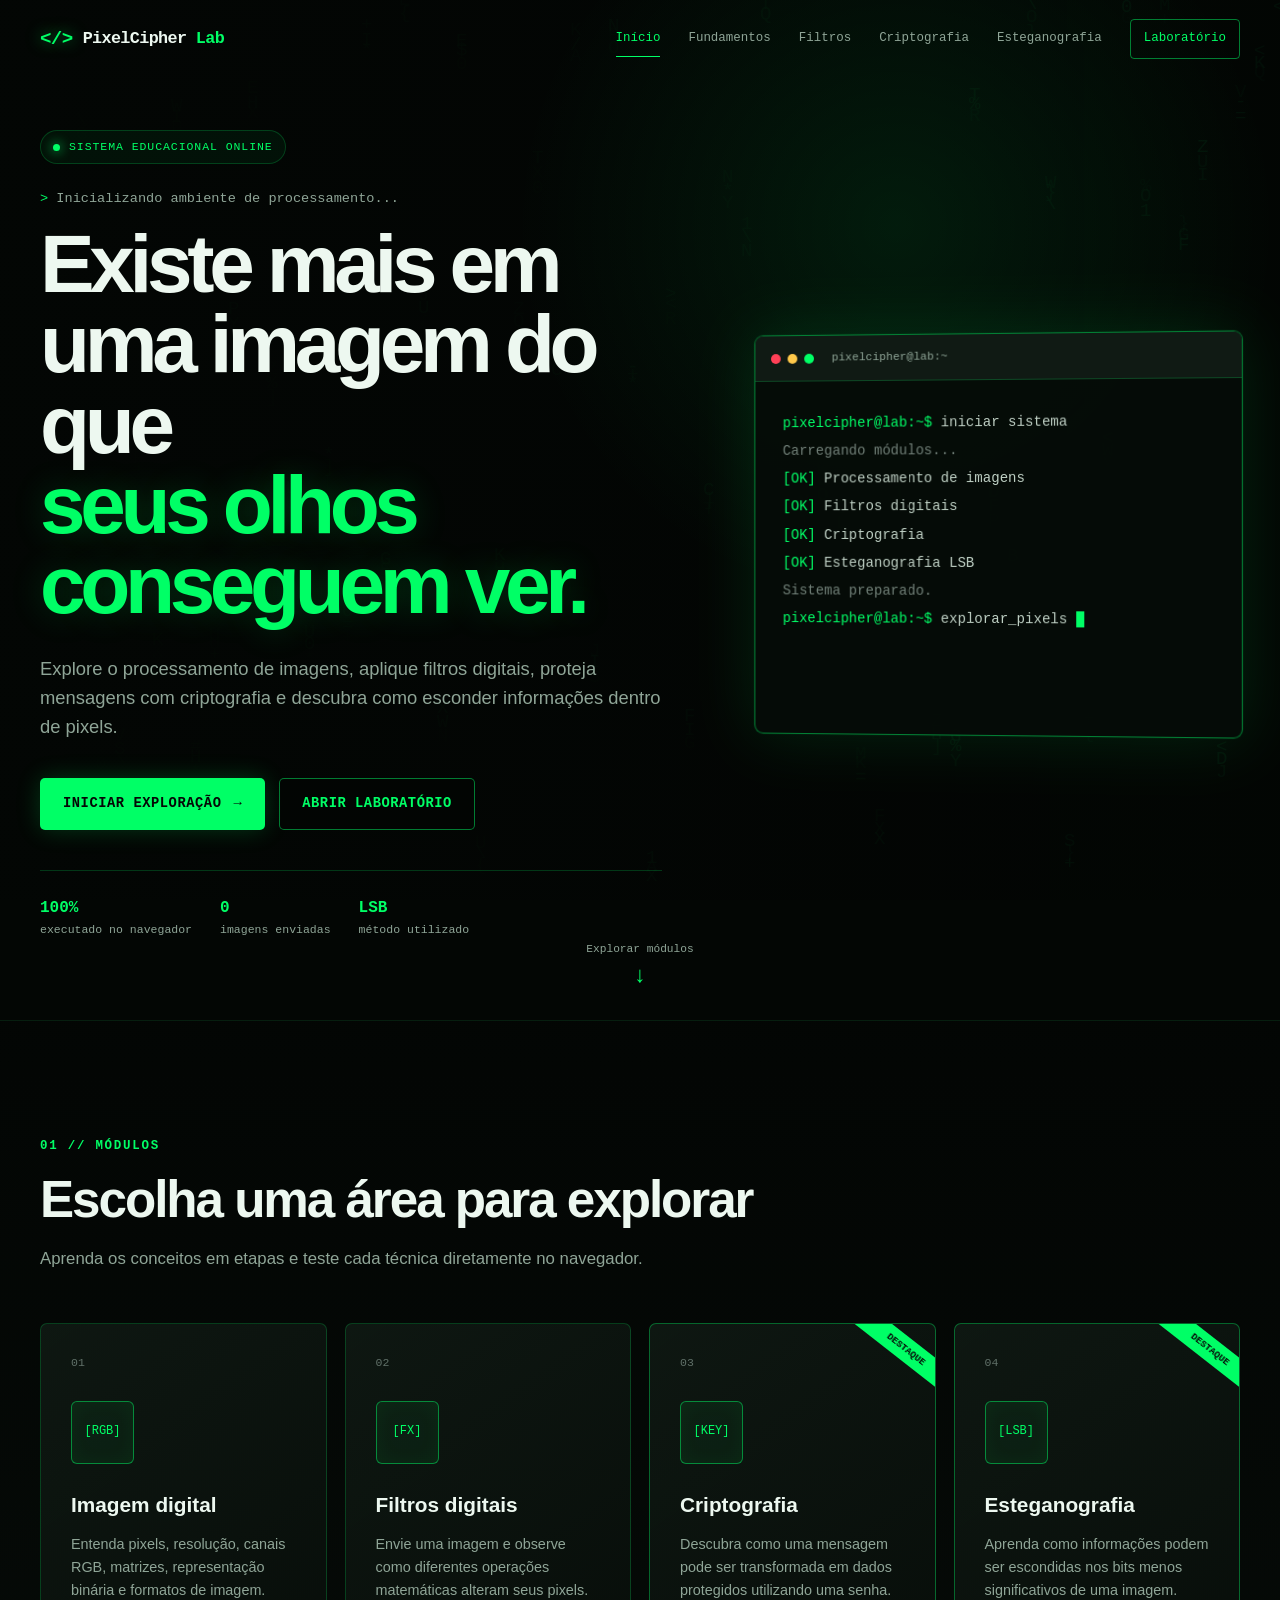
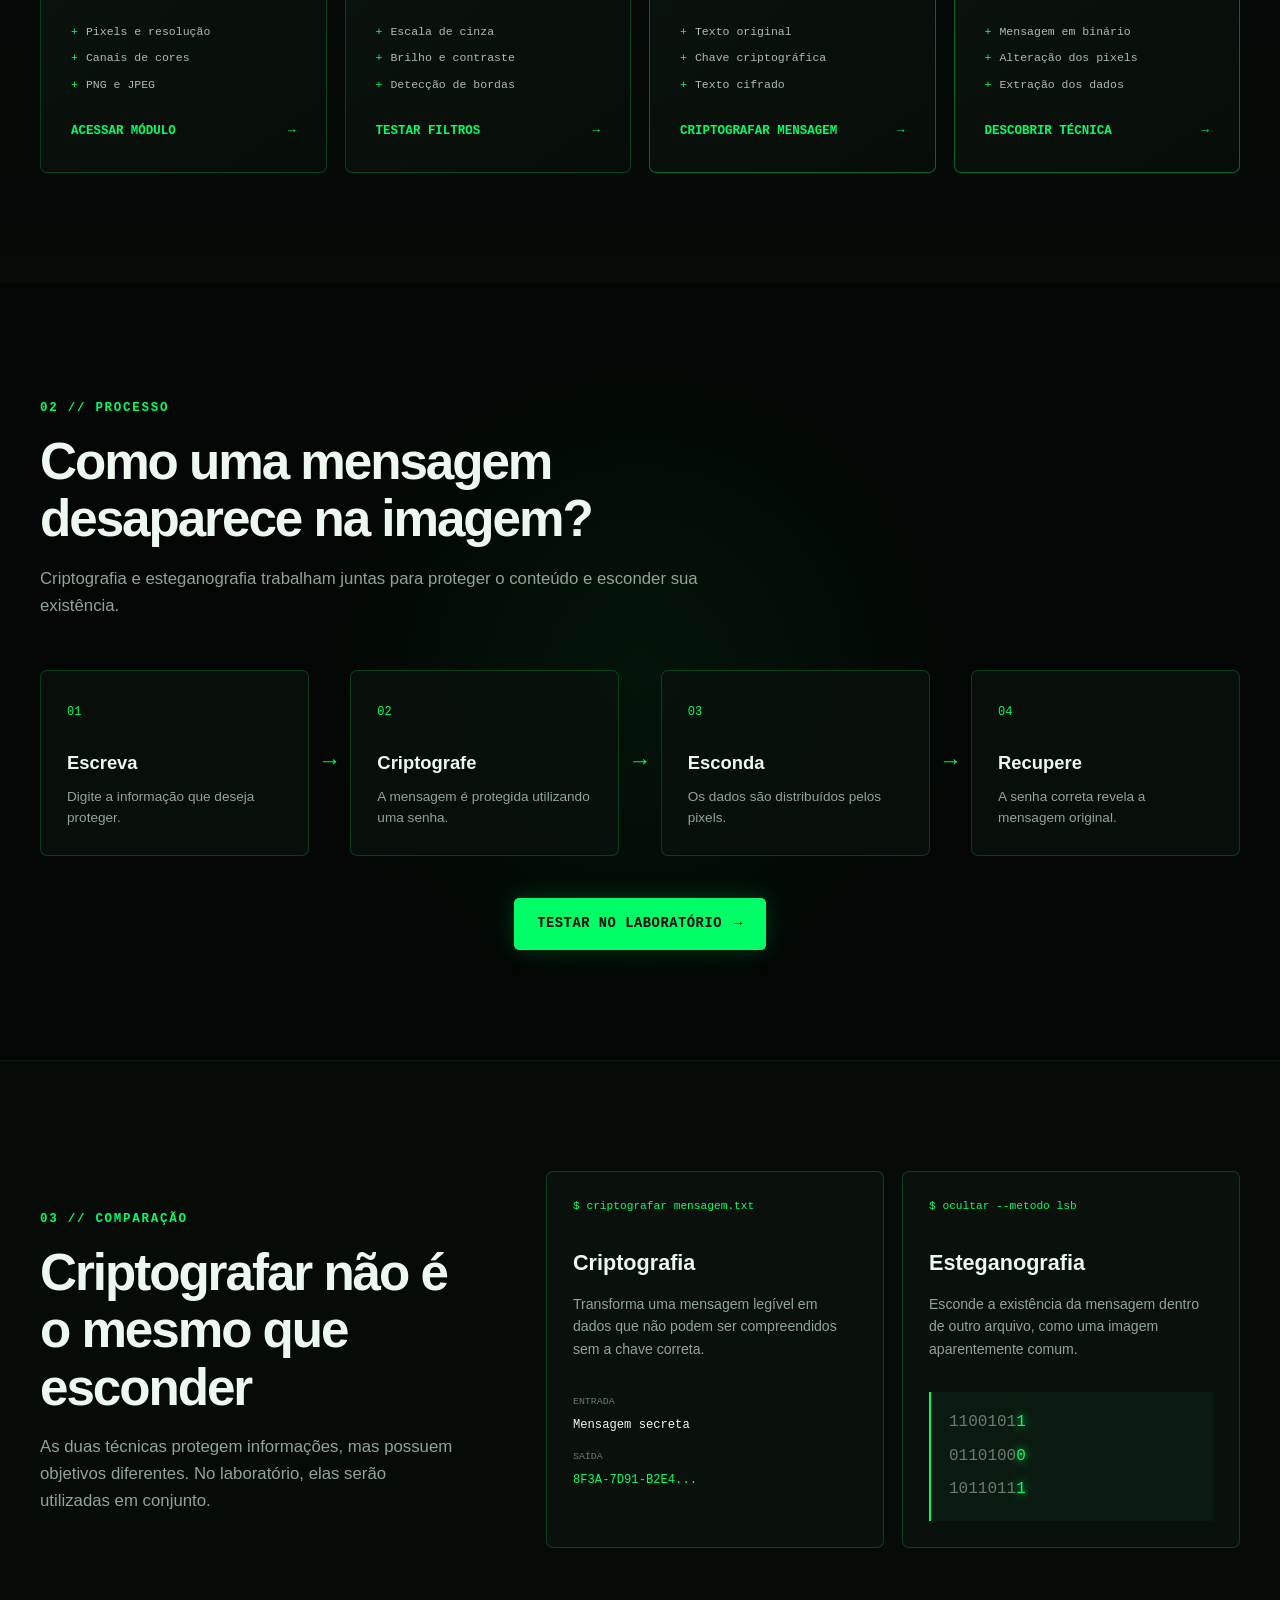
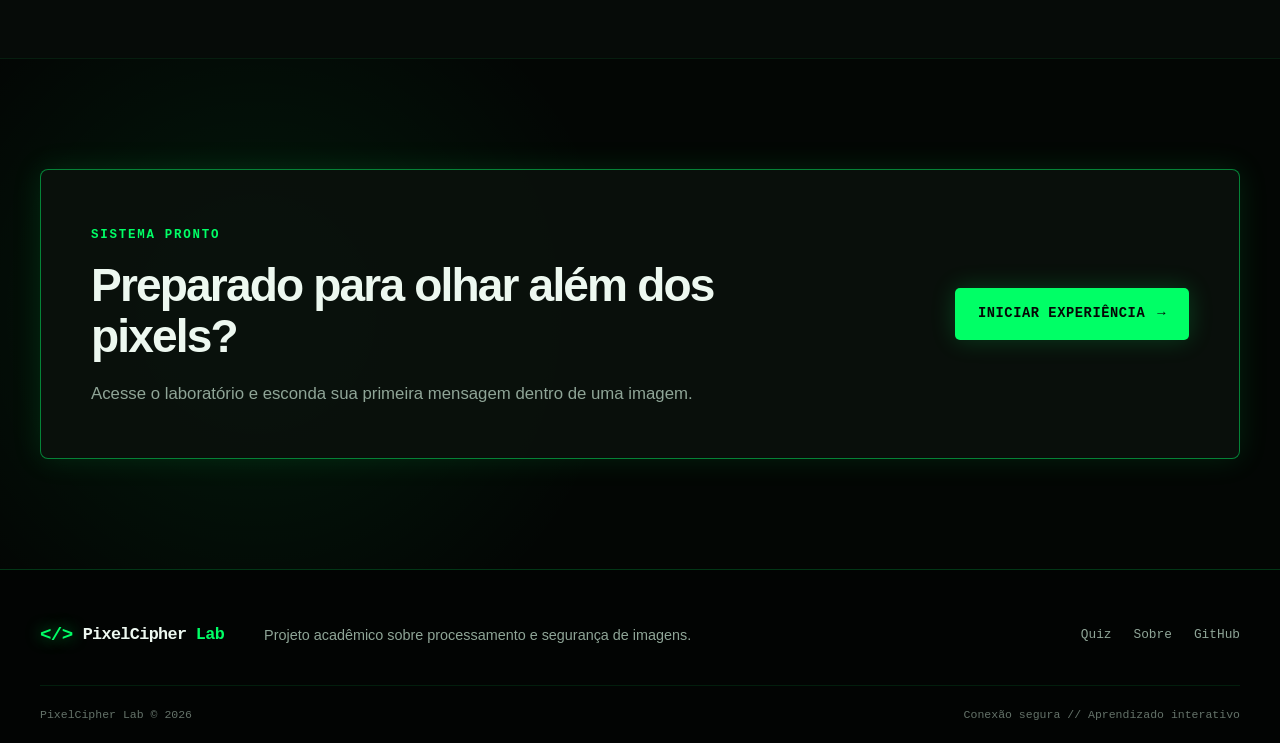
==== index.html @ ea63ccd3 "cria pagina inicial e identidade visual" ====
<!DOCTYPE html>
<html lang="pt-BR">
<head>
    <meta charset="UTF-8">

    <meta
        name="viewport"
        content="width=device-width, initial-scale=1.0"
    >

    <meta
        name="description"
        content="PixelCipher Lab: plataforma educacional interativa sobre filtragem, criptografia e esteganografia em imagens."
    >

    <title>PixelCipher Lab</title>

    <link rel="stylesheet" href="css/global.css">
    <link rel="stylesheet" href="css/home.css">

    <script src="js/main.js" defer></script>
    <script src="js/matrix-background.js" defer></script>
</head>

<body>
    <!-- Fundo animado -->
    <canvas id="matrix-background" aria-hidden="true"></canvas>

    <div class="page-overlay"></div>

    <!-- Cabeçalho -->
    <header class="header">
        <div class="container header-content">
            <a href="index.html" class="logo">
                <span class="logo-symbol">&lt;/&gt;</span>

                <span class="logo-text">
                    PixelCipher
                    <strong>Lab</strong>
                </span>
            </a>

            <button
                class="menu-button"
                id="menu-button"
                type="button"
                aria-label="Abrir menu"
                aria-expanded="false"
                aria-controls="navigation"
            >
                <span></span>
                <span></span>
                <span></span>
            </button>

            <nav class="navigation" id="navigation">
                <a href="index.html" class="nav-link active">
                    Início
                </a>

                <a href="pages/fundamentos.html" class="nav-link">
                    Fundamentos
                </a>

                <a href="pages/filtros.html" class="nav-link">
                    Filtros
                </a>

                <a href="pages/criptografia.html" class="nav-link">
                    Criptografia
                </a>

                <a href="pages/esteganografia.html" class="nav-link">
                    Esteganografia
                </a>

                <a href="pages/laboratorio.html" class="nav-link nav-highlight">
                    Laboratório
                </a>
            </nav>
        </div>
    </header>

    <main>
        <!-- Seção principal -->
        <section class="hero">
            <div class="container hero-content">
                <div class="hero-text">
                    <div class="system-status">
                        <span class="status-dot"></span>
                        SISTEMA EDUCACIONAL ONLINE
                    </div>

                    <p class="terminal-line">
                        <span class="terminal-symbol">&gt;</span>
                        Inicializando ambiente de processamento...
                    </p>

                    <h1>
                        Existe mais em uma imagem do que
                        <span>seus olhos conseguem ver.</span>
                    </h1>

                    <p class="hero-description">
                        Explore o processamento de imagens, aplique filtros
                        digitais, proteja mensagens com criptografia e descubra
                        como esconder informações dentro de pixels.
                    </p>

                    <div class="hero-actions">
                        <a
                            href="pages/fundamentos.html"
                            class="button button-primary"
                        >
                            <span>Iniciar exploração</span>
                            <span aria-hidden="true">→</span>
                        </a>

                        <a
                            href="pages/laboratorio.html"
                            class="button button-secondary"
                        >
                            Abrir laboratório
                        </a>
                    </div>

                    <div class="hero-information">
                        <span>
                            <strong>100%</strong>
                            executado no navegador
                        </span>

                        <span>
                            <strong>0</strong>
                            imagens enviadas
                        </span>

                        <span>
                            <strong>LSB</strong>
                            método utilizado
                        </span>
                    </div>
                </div>

                <!-- Terminal visual -->
                <div class="terminal-card">
                    <div class="terminal-header">
                        <div class="terminal-controls" aria-hidden="true">
                            <span class="control red"></span>
                            <span class="control yellow"></span>
                            <span class="control green"></span>
                        </div>

                        <span>pixelcipher@lab:~</span>
                    </div>

                    <div class="terminal-body">
                        <p>
                            <span class="prompt">pixelcipher@lab:~$</span>
                            iniciar sistema
                        </p>

                        <p class="terminal-message">
                            Carregando módulos...
                        </p>

                        <p>
                            <span class="success">[OK]</span>
                            Processamento de imagens
                        </p>

                        <p>
                            <span class="success">[OK]</span>
                            Filtros digitais
                        </p>

                        <p>
                            <span class="success">[OK]</span>
                            Criptografia
                        </p>

                        <p>
                            <span class="success">[OK]</span>
                            Esteganografia LSB
                        </p>

                        <p class="terminal-message">
                            Sistema preparado.
                        </p>

                        <p>
                            <span class="prompt">pixelcipher@lab:~$</span>
                            <span id="terminal-command"></span>
                            <span class="terminal-cursor"></span>
                        </p>
                    </div>
                </div>
            </div>

            <a href="#modulos" class="scroll-indicator">
                <span>Explorar módulos</span>
                <span class="scroll-arrow">↓</span>
            </a>
        </section>

        <!-- Módulos -->
        <section class="section modules-section" id="modulos">
            <div class="container">
                <div class="section-heading">
                    <span class="section-code">01 // MÓDULOS</span>

                    <h2>Escolha uma área para explorar</h2>

                    <p>
                        Aprenda os conceitos em etapas e teste cada técnica
                        diretamente no navegador.
                    </p>
                </div>

                <div class="modules-grid">
                    <article class="module-card">
                        <span class="module-number">01</span>

                        <div class="module-icon">
                            <span>[RGB]</span>
                        </div>

                        <h3>Imagem digital</h3>

                        <p>
                            Entenda pixels, resolução, canais RGB, matrizes,
                            representação binária e formatos de imagem.
                        </p>

                        <ul class="module-topics">
                            <li>Pixels e resolução</li>
                            <li>Canais de cores</li>
                            <li>PNG e JPEG</li>
                        </ul>

                        <a href="pages/fundamentos.html" class="module-link">
                            Acessar módulo
                            <span>→</span>
                        </a>
                    </article>

                    <article class="module-card">
                        <span class="module-number">02</span>

                        <div class="module-icon">
                            <span>[FX]</span>
                        </div>

                        <h3>Filtros digitais</h3>

                        <p>
                            Envie uma imagem e observe como diferentes
                            operações matemáticas alteram seus pixels.
                        </p>

                        <ul class="module-topics">
                            <li>Escala de cinza</li>
                            <li>Brilho e contraste</li>
                            <li>Detecção de bordas</li>
                        </ul>

                        <a href="pages/filtros.html" class="module-link">
                            Testar filtros
                            <span>→</span>
                        </a>
                    </article>

                    <article class="module-card featured">
                        <div class="featured-label">DESTAQUE</div>

                        <span class="module-number">03</span>

                        <div class="module-icon">
                            <span>[KEY]</span>
                        </div>

                        <h3>Criptografia</h3>

                        <p>
                            Descubra como uma mensagem pode ser transformada
                            em dados protegidos utilizando uma senha.
                        </p>

                        <ul class="module-topics">
                            <li>Texto original</li>
                            <li>Chave criptográfica</li>
                            <li>Texto cifrado</li>
                        </ul>

                        <a href="pages/criptografia.html" class="module-link">
                            Criptografar mensagem
                            <span>→</span>
                        </a>
                    </article>

                    <article class="module-card featured">
                        <div class="featured-label">DESTAQUE</div>

                        <span class="module-number">04</span>

                        <div class="module-icon">
                            <span>[LSB]</span>
                        </div>

                        <h3>Esteganografia</h3>

                        <p>
                            Aprenda como informações podem ser escondidas nos
                            bits menos significativos de uma imagem.
                        </p>

                        <ul class="module-topics">
                            <li>Mensagem em binário</li>
                            <li>Alteração dos pixels</li>
                            <li>Extração dos dados</li>
                        </ul>

                        <a href="pages/esteganografia.html" class="module-link">
                            Descobrir técnica
                            <span>→</span>
                        </a>
                    </article>
                </div>
            </div>
        </section>

        <!-- Processo -->
        <section class="section process-section">
            <div class="container">
                <div class="section-heading">
                    <span class="section-code">02 // PROCESSO</span>

                    <h2>Como uma mensagem desaparece na imagem?</h2>

                    <p>
                        Criptografia e esteganografia trabalham juntas para
                        proteger o conteúdo e esconder sua existência.
                    </p>
                </div>

                <div class="process-grid">
                    <article class="process-step">
                        <span class="step-number">01</span>

                        <div>
                            <h3>Escreva</h3>
                            <p>Digite a informação que deseja proteger.</p>
                        </div>
                    </article>

                    <span class="process-arrow" aria-hidden="true">→</span>

                    <article class="process-step">
                        <span class="step-number">02</span>

                        <div>
                            <h3>Criptografe</h3>
                            <p>A mensagem é protegida utilizando uma senha.</p>
                        </div>
                    </article>

                    <span class="process-arrow" aria-hidden="true">→</span>

                    <article class="process-step">
                        <span class="step-number">03</span>

                        <div>
                            <h3>Esconda</h3>
                            <p>Os dados são distribuídos pelos pixels.</p>
                        </div>
                    </article>

                    <span class="process-arrow" aria-hidden="true">→</span>

                    <article class="process-step">
                        <span class="step-number">04</span>

                        <div>
                            <h3>Recupere</h3>
                            <p>A senha correta revela a mensagem original.</p>
                        </div>
                    </article>
                </div>

                <div class="process-action">
                    <a
                        href="pages/laboratorio.html"
                        class="button button-primary"
                    >
                        Testar no laboratório
                        <span>→</span>
                    </a>
                </div>
            </div>
        </section>

        <!-- Comparação -->
        <section class="section comparison-section">
            <div class="container comparison-content">
                <div class="comparison-text">
                    <span class="section-code">03 // COMPARAÇÃO</span>

                    <h2>Criptografar não é o mesmo que esconder</h2>

                    <p>
                        As duas técnicas protegem informações, mas possuem
                        objetivos diferentes. No laboratório, elas serão
                        utilizadas em conjunto.
                    </p>
                </div>

                <div class="comparison-cards">
                    <article class="comparison-card">
                        <span class="comparison-command">
                            $ criptografar mensagem.txt
                        </span>

                        <h3>Criptografia</h3>

                        <p>
                            Transforma uma mensagem legível em dados que não
                            podem ser compreendidos sem a chave correta.
                        </p>

                        <div class="data-example">
                            <span>ENTRADA</span>
                            <code>Mensagem secreta</code>

                            <span>SAÍDA</span>
                            <code class="encrypted">
                                8F3A-7D91-B2E4...
                            </code>
                        </div>
                    </article>

                    <article class="comparison-card">
                        <span class="comparison-command">
                            $ ocultar --metodo lsb
                        </span>

                        <h3>Esteganografia</h3>

                        <p>
                            Esconde a existência da mensagem dentro de outro
                            arquivo, como uma imagem aparentemente comum.
                        </p>

                        <div class="binary-example" aria-label="Exemplo binário">
                            <span>1100101<span>1</span></span>
                            <span>0110100<span>0</span></span>
                            <span>1011011<span>1</span></span>
                        </div>
                    </article>
                </div>
            </div>
        </section>

        <!-- Chamada final -->
        <section class="section final-section">
            <div class="container final-card">
                <div>
                    <span class="section-code">SISTEMA PRONTO</span>

                    <h2>Preparado para olhar além dos pixels?</h2>

                    <p>
                        Acesse o laboratório e esconda sua primeira mensagem
                        dentro de uma imagem.
                    </p>
                </div>

                <a
                    href="pages/laboratorio.html"
                    class="button button-primary"
                >
                    Iniciar experiência
                    <span>→</span>
                </a>
            </div>
        </section>
    </main>

    <!-- Rodapé -->
    <footer class="footer">
        <div class="container footer-content">
            <a href="index.html" class="logo footer-logo">
                <span class="logo-symbol">&lt;/&gt;</span>

                <span class="logo-text">
                    PixelCipher
                    <strong>Lab</strong>
                </span>
            </a>

            <p>
                Projeto acadêmico sobre processamento e segurança de imagens.
            </p>

            <nav class="footer-navigation">
                <a href="pages/quiz.html">Quiz</a>
                <a href="pages/sobre.html">Sobre</a>
                <a href="https://github.com/" target="_blank" rel="noopener">
                    GitHub
                </a>
            </nav>
        </div>

        <div class="container footer-bottom">
            <span>PixelCipher Lab © <span id="current-year"></span></span>
            <span>Conexão segura // Aprendizado interativo</span>
        </div>
    </footer>
</body>
</html>
---- css/global.css ----
/* ================================
   PIXELCIPHER LAB — ESTILOS GLOBAIS
================================ */

:root {
    --background: #030604;
    --background-soft: #060b08;
    --surface: #0a110d;
    --surface-light: #101a14;

    --primary: #00ff66;
    --primary-light: #75ffad;
    --primary-dark: #00b849;

    --text: #edf8f0;
    --text-muted: #8fa597;
    --text-dark: #050806;

    --border: rgba(0, 255, 102, 0.2);
    --border-strong: rgba(0, 255, 102, 0.48);

    --danger: #ff4057;
    --warning: #ffc94a;

    --shadow-green: 0 0 30px rgba(0, 255, 102, 0.12);
    --container: 1200px;

    --font-text:
        Inter, Arial, Helvetica, sans-serif;

    --font-code:
        "Cascadia Code", "Fira Code", Consolas, monospace;
}

* {
    margin: 0;
    padding: 0;
    box-sizing: border-box;
}

html {
    scroll-behavior: smooth;
}

body {
    min-height: 100vh;
    overflow-x: hidden;
    color: var(--text);
    background: var(--background);
    font-family: var(--font-text);
    line-height: 1.6;
}

body.menu-open {
    overflow: hidden;
}

a {
    color: inherit;
    text-decoration: none;
}

button,
input,
textarea,
select {
    font: inherit;
}

button,
a {
    -webkit-tap-highlight-color: transparent;
}

img,
canvas {
    max-width: 100%;
}

ul {
    list-style: none;
}

::selection {
    color: var(--text-dark);
    background: var(--primary);
}

.container {
    width: min(100% - 40px, var(--container));
    margin-inline: auto;
}

.section {
    position: relative;
    padding: 110px 0;
}

.section-heading {
    max-width: 720px;
    margin-bottom: 50px;
}

.section-heading h2,
.comparison-text h2,
.final-card h2 {
    margin: 14px 0 18px;
    font-size: clamp(2rem, 4vw, 3.4rem);
    line-height: 1.12;
    letter-spacing: -0.04em;
}

.section-heading p,
.comparison-text p,
.final-card p {
    color: var(--text-muted);
    font-size: 1.05rem;
}

.section-code {
    color: var(--primary);
    font-family: var(--font-code);
    font-size: 0.78rem;
    font-weight: 700;
    letter-spacing: 0.14em;
}

.button {
    min-height: 52px;
    padding: 13px 22px;
    display: inline-flex;
    align-items: center;
    justify-content: center;
    gap: 12px;
    border: 1px solid transparent;
    border-radius: 5px;
    font-family: var(--font-code);
    font-size: 0.86rem;
    font-weight: 700;
    letter-spacing: 0.04em;
    text-transform: uppercase;
    transition:
        transform 180ms ease,
        background 180ms ease,
        border-color 180ms ease,
        box-shadow 180ms ease;
}

.button:hover {
    transform: translateY(-2px);
}

.button-primary {
    color: var(--text-dark);
    background: var(--primary);
    box-shadow: 0 0 24px rgba(0, 255, 102, 0.2);
}

.button-primary:hover {
    background: var(--primary-light);
    box-shadow: 0 0 35px rgba(0, 255, 102, 0.35);
}

.button-secondary {
    color: var(--primary);
    border-color: var(--border-strong);
    background: rgba(3, 6, 4, 0.72);
}

.button-secondary:hover {
    border-color: var(--primary);
    background: rgba(0, 255, 102, 0.08);
}

/* Cabeçalho */

.header {
    position: fixed;
    z-index: 100;
    top: 0;
    left: 0;
    width: 100%;
    border-bottom: 1px solid transparent;
    transition:
        background 200ms ease,
        border-color 200ms ease,
        backdrop-filter 200ms ease;
}

.header.scrolled {
    border-color: var(--border);
    background: rgba(3, 6, 4, 0.88);
    backdrop-filter: blur(18px);
}

.header-content {
    min-height: 78px;
    display: flex;
    align-items: center;
    justify-content: space-between;
}

.logo {
    display: inline-flex;
    align-items: center;
    gap: 10px;
    font-family: var(--font-code);
    font-weight: 700;
    letter-spacing: -0.04em;
}

.logo-symbol {
    color: var(--primary);
    font-size: 1.2rem;
    text-shadow: 0 0 15px rgba(0, 255, 102, 0.65);
}

.logo-text {
    font-size: 1.05rem;
}

.logo-text strong {
    color: var(--primary);
}

.navigation {
    display: flex;
    align-items: center;
    gap: 28px;
}

.nav-link {
    position: relative;
    color: var(--text-muted);
    font-family: var(--font-code);
    font-size: 0.78rem;
    transition: color 180ms ease;
}

.nav-link::after {
    content: "";
    position: absolute;
    right: 0;
    bottom: -8px;
    left: 0;
    height: 1px;
    background: var(--primary);
    transform: scaleX(0);
    transition: transform 180ms ease;
}

.nav-link:hover,
.nav-link.active {
    color: var(--primary);
}

.nav-link:hover::after,
.nav-link.active::after {
    transform: scaleX(1);
}

.nav-highlight {
    padding: 9px 13px;
    color: var(--primary);
    border: 1px solid var(--border-strong);
    border-radius: 4px;
}

.nav-highlight::after {
    display: none;
}

.nav-highlight:hover {
    background: rgba(0, 255, 102, 0.08);
}

.menu-button {
    width: 44px;
    height: 44px;
    padding: 10px;
    display: none;
    flex-direction: column;
    justify-content: center;
    gap: 5px;
    border: 1px solid var(--border);
    border-radius: 4px;
    background: var(--surface);
    cursor: pointer;
}

.menu-button span {
    width: 100%;
    height: 2px;
    background: var(--primary);
    transition:
        transform 180ms ease,
        opacity 180ms ease;
}

/* Rodapé */

.footer {
    position: relative;
    border-top: 1px solid var(--border);
    background: #020403;
}

.footer-content {
    padding: 50px 0 34px;
    display: grid;
    grid-template-columns: auto 1fr auto;
    align-items: center;
    gap: 40px;
}

.footer-content p {
    color: var(--text-muted);
    font-size: 0.9rem;
}

.footer-navigation {
    display: flex;
    gap: 22px;
}

.footer-navigation a {
    color: var(--text-muted);
    font-family: var(--font-code);
    font-size: 0.8rem;
    transition: color 180ms ease;
}

.footer-navigation a:hover {
    color: var(--primary);
}

.footer-bottom {
    padding: 20px 0;
    display: flex;
    justify-content: space-between;
    gap: 20px;
    color: #647269;
    border-top: 1px solid rgba(0, 255, 102, 0.1);
    font-family: var(--font-code);
    font-size: 0.72rem;
}

/* Responsividade global */

@media (max-width: 960px) {
    .navigation {
        position: fixed;
        top: 78px;
        right: 0;
        bottom: 0;
        width: min(82%, 360px);
        padding: 35px;
        flex-direction: column;
        align-items: stretch;
        gap: 8px;
        border-left: 1px solid var(--border);
        background: rgba(3, 6, 4, 0.98);
        transform: translateX(105%);
        transition: transform 220ms ease;
    }

    .navigation.open {
        transform: translateX(0);
    }

    .nav-link {
        padding: 14px;
        border-bottom: 1px solid rgba(0, 255, 102, 0.1);
    }

    .nav-link::after {
        display: none;
    }

    .nav-highlight {
        margin-top: 12px;
        text-align: center;
        border: 1px solid var(--border-strong);
    }

    .menu-button {
        display: flex;
    }

    .menu-button.active span:nth-child(1) {
        transform: translateY(7px) rotate(45deg);
    }

    .menu-button.active span:nth-child(2) {
        opacity: 0;
    }

    .menu-button.active span:nth-child(3) {
        transform: translateY(-7px) rotate(-45deg);
    }

    .footer-content {
        grid-template-columns: 1fr;
        gap: 22px;
    }
}

@media (max-width: 640px) {
    .container {
        width: min(100% - 28px, var(--container));
    }

    .section {
        padding: 80px 0;
    }

    .footer-navigation {
        flex-wrap: wrap;
    }

    .footer-bottom {
        flex-direction: column;
    }
}

@media (prefers-reduced-motion: reduce) {
    html {
        scroll-behavior: auto;
    }

    *,
    *::before,
    *::after {
        animation-duration: 0.01ms !important;
        animation-iteration-count: 1 !important;
        transition-duration: 0.01ms !important;
    }
}
---- css/home.css ----
/* ==========================
   PÁGINA INICIAL
========================== */

#matrix-background {
    position: fixed;
    z-index: -3;
    inset: 0;
    width: 100%;
    height: 100%;
    opacity: 0.32;
}

.page-overlay {
    position: fixed;
    z-index: -2;
    inset: 0;
    pointer-events: none;
    background:
        radial-gradient(
            circle at 70% 25%,
            rgba(0, 255, 102, 0.09),
            transparent 34%
        ),
        linear-gradient(
            90deg,
            rgba(3, 6, 4, 0.98) 0%,
            rgba(3, 6, 4, 0.9) 48%,
            rgba(3, 6, 4, 0.75) 100%
        );
}

/* Hero */

.hero {
    position: relative;
    min-height: 100vh;
    padding: 130px 0 80px;
    display: flex;
    align-items: center;
}

.hero-content {
    display: grid;
    grid-template-columns: minmax(0, 1.12fr) minmax(350px, 0.88fr);
    align-items: center;
    gap: clamp(45px, 7vw, 100px);
}

.system-status {
    width: fit-content;
    margin-bottom: 24px;
    padding: 7px 12px;
    display: flex;
    align-items: center;
    gap: 9px;
    color: var(--primary);
    border: 1px solid var(--border);
    border-radius: 100px;
    background: rgba(0, 255, 102, 0.05);
    font-family: var(--font-code);
    font-size: 0.72rem;
    letter-spacing: 0.08em;
}

.status-dot {
    width: 7px;
    height: 7px;
    border-radius: 50%;
    background: var(--primary);
    box-shadow: 0 0 12px var(--primary);
    animation: status-pulse 1.8s infinite;
}

.terminal-line {
    margin-bottom: 14px;
    color: var(--text-muted);
    font-family: var(--font-code);
    font-size: 0.85rem;
}

.terminal-symbol {
    color: var(--primary);
}

.hero h1 {
    max-width: 770px;
    font-size: clamp(3rem, 6.4vw, 6.4rem);
    line-height: 0.98;
    letter-spacing: -0.065em;
}

.hero h1 span {
    display: block;
    color: var(--primary);
    text-shadow: 0 0 35px rgba(0, 255, 102, 0.2);
}

.hero-description {
    max-width: 680px;
    margin-top: 28px;
    color: var(--text-muted);
    font-size: clamp(1rem, 1.5vw, 1.15rem);
}

.hero-actions {
    margin-top: 36px;
    display: flex;
    flex-wrap: wrap;
    gap: 14px;
}

.hero-information {
    margin-top: 40px;
    padding-top: 25px;
    display: flex;
    flex-wrap: wrap;
    gap: 28px;
    border-top: 1px solid var(--border);
}

.hero-information span {
    display: flex;
    flex-direction: column;
    color: var(--text-muted);
    font-family: var(--font-code);
    font-size: 0.72rem;
}

.hero-information strong {
    color: var(--primary);
    font-size: 1rem;
}

/* Terminal */

.terminal-card {
    overflow: hidden;
    border: 1px solid var(--border-strong);
    border-radius: 9px;
    background: rgba(5, 11, 7, 0.92);
    box-shadow:
        0 0 0 1px rgba(0, 255, 102, 0.04),
        0 0 65px rgba(0, 255, 102, 0.12);
    transform: perspective(1000px) rotateY(-3deg);
}

.terminal-header {
    min-height: 46px;
    padding: 0 16px;
    display: flex;
    align-items: center;
    gap: 18px;
    color: var(--text-muted);
    border-bottom: 1px solid var(--border);
    background: var(--surface-light);
    font-family: var(--font-code);
    font-size: 0.72rem;
}

.terminal-controls {
    display: flex;
    gap: 7px;
}

.control {
    width: 10px;
    height: 10px;
    border-radius: 50%;
}

.control.red {
    background: var(--danger);
}

.control.yellow {
    background: var(--warning);
}

.control.green {
    background: var(--primary);
}

.terminal-body {
    min-height: 355px;
    padding: 28px;
    color: #bfd0c4;
    font-family: var(--font-code);
    font-size: clamp(0.75rem, 1.3vw, 0.88rem);
    line-height: 2;
}

.prompt,
.success {
    color: var(--primary);
}

.terminal-message {
    color: #718078;
}

.terminal-cursor {
    width: 8px;
    height: 1.15em;
    display: inline-block;
    vertical-align: middle;
    background: var(--primary);
    animation: cursor-blink 0.8s infinite;
}

.scroll-indicator {
    position: absolute;
    bottom: 25px;
    left: 50%;
    display: flex;
    flex-direction: column;
    align-items: center;
    color: var(--text-muted);
    font-family: var(--font-code);
    font-size: 0.7rem;
    transform: translateX(-50%);
}

.scroll-arrow {
    color: var(--primary);
    font-size: 1.4rem;
    animation: scroll-move 1.4s infinite;
}

/* Módulos */

.modules-section {
    border-top: 1px solid rgba(0, 255, 102, 0.08);
    background:
        linear-gradient(
            180deg,
            rgba(3, 6, 4, 0.95),
            rgba(6, 11, 8, 0.98)
        );
}

.modules-grid {
    display: grid;
    grid-template-columns: repeat(4, minmax(0, 1fr));
    gap: 18px;
}

.module-card {
    position: relative;
    min-height: 410px;
    padding: 30px;
    display: flex;
    flex-direction: column;
    overflow: hidden;
    border: 1px solid var(--border);
    border-radius: 7px;
    background:
        linear-gradient(
            145deg,
            rgba(16, 26, 20, 0.88),
            rgba(7, 13, 9, 0.92)
        );
    transition:
        transform 200ms ease,
        border-color 200ms ease,
        box-shadow 200ms ease;
}

.module-card::before {
    content: "";
    position: absolute;
    top: 0;
    left: -100%;
    width: 70%;
    height: 1px;
    background: linear-gradient(
        90deg,
        transparent,
        var(--primary),
        transparent
    );
    transition: left 500ms ease;
}

.module-card:hover {
    border-color: var(--border-strong);
    box-shadow: var(--shadow-green);
    transform: translateY(-7px);
}

.module-card:hover::before {
    left: 130%;
}

.module-card.featured {
    border-color: rgba(0, 255, 102, 0.36);
}

.featured-label {
    position: absolute;
    top: 14px;
    right: -31px;
    width: 120px;
    padding: 4px;
    color: var(--text-dark);
    background: var(--primary);
    font-family: var(--font-code);
    font-size: 0.6rem;
    font-weight: 800;
    text-align: center;
    transform: rotate(38deg);
}

.module-number {
    color: #607068;
    font-family: var(--font-code);
    font-size: 0.72rem;
}

.module-icon {
    width: 63px;
    height: 63px;
    margin: 28px 0 24px;
    display: grid;
    place-items: center;
    color: var(--primary);
    border: 1px solid var(--border-strong);
    border-radius: 6px;
    background: rgba(0, 255, 102, 0.05);
    font-family: var(--font-code);
    font-size: 0.75rem;
    box-shadow: inset 0 0 20px rgba(0, 255, 102, 0.05);
}

.module-card h3 {
    margin-bottom: 12px;
    font-size: 1.3rem;
}

.module-card p {
    color: var(--text-muted);
    font-size: 0.9rem;
}

.module-topics {
    margin: 21px 0 28px;
    display: grid;
    gap: 8px;
}

.module-topics li {
    color: #aabbb0;
    font-family: var(--font-code);
    font-size: 0.72rem;
}

.module-topics li::before {
    content: "+";
    margin-right: 8px;
    color: var(--primary);
}

.module-link {
    margin-top: auto;
    display: flex;
    justify-content: space-between;
    color: var(--primary);
    font-family: var(--font-code);
    font-size: 0.78rem;
    font-weight: 700;
    text-transform: uppercase;
}

.module-link span {
    transition: transform 180ms ease;
}

.module-link:hover span {
    transform: translateX(5px);
}

/* Processo */

.process-section {
    background:
        radial-gradient(
            circle at 50% 50%,
            rgba(0, 255, 102, 0.06),
            transparent 45%
        ),
        var(--background);
}

.process-grid {
    display: grid;
    grid-template-columns: 1fr auto 1fr auto 1fr auto 1fr;
    align-items: center;
    gap: 14px;
}

.process-step {
    min-height: 180px;
    padding: 26px;
    border: 1px solid var(--border);
    border-radius: 7px;
    background: rgba(10, 17, 13, 0.84);
}

.step-number {
    color: var(--primary);
    font-family: var(--font-code);
    font-size: 0.75rem;
}

.process-step h3 {
    margin: 26px 0 8px;
    font-size: 1.15rem;
}

.process-step p {
    color: var(--text-muted);
    font-size: 0.85rem;
}

.process-arrow {
    color: var(--primary);
    font-family: var(--font-code);
    font-size: 1.4rem;
}

.process-action {
    margin-top: 42px;
    text-align: center;
}

/* Comparação */

.comparison-section {
    border-block: 1px solid rgba(0, 255, 102, 0.08);
    background: var(--background-soft);
}

.comparison-content {
    display: grid;
    grid-template-columns: 0.75fr 1.25fr;
    gap: clamp(45px, 7vw, 90px);
    align-items: center;
}

.comparison-cards {
    display: grid;
    grid-template-columns: repeat(2, 1fr);
    gap: 18px;
}

.comparison-card {
    min-height: 340px;
    padding: 26px;
    border: 1px solid var(--border);
    border-radius: 7px;
    background: var(--surface);
}

.comparison-command {
    display: block;
    margin-bottom: 30px;
    color: var(--primary);
    font-family: var(--font-code);
    font-size: 0.7rem;
}

.comparison-card h3 {
    margin-bottom: 12px;
    font-size: 1.35rem;
}

.comparison-card > p {
    color: var(--text-muted);
    font-size: 0.88rem;
}

.data-example {
    margin-top: 26px;
    display: grid;
    gap: 6px;
}

.data-example span {
    margin-top: 8px;
    color: #68786f;
    font-family: var(--font-code);
    font-size: 0.62rem;
}

.data-example code {
    color: var(--text);
    font-family: var(--font-code);
    font-size: 0.76rem;
    overflow-wrap: anywhere;
}

.data-example .encrypted {
    color: var(--primary);
}

.binary-example {
    margin-top: 32px;
    padding: 18px;
    display: grid;
    gap: 8px;
    color: #6b7b71;
    border-left: 2px solid var(--primary);
    background: rgba(0, 255, 102, 0.04);
    font-family: var(--font-code);
}

.binary-example span span {
    color: var(--primary);
    text-shadow: 0 0 10px var(--primary);
}

/* Chamada final */

.final-section {
    background:
        radial-gradient(
            circle at 20% 50%,
            rgba(0, 255, 102, 0.08),
            transparent 35%
        ),
        var(--background);
}

.final-card {
    padding: 50px;
    display: flex;
    align-items: center;
    justify-content: space-between;
    gap: 40px;
    border: 1px solid var(--border-strong);
    border-radius: 8px;
    background: rgba(10, 17, 13, 0.9);
    box-shadow: var(--shadow-green);
}

.final-card h2 {
    max-width: 680px;
    font-size: clamp(1.8rem, 3.6vw, 3rem);
}

.final-card p {
    max-width: 680px;
}

/* Animações */

@keyframes status-pulse {
    50% {
        opacity: 0.45;
        box-shadow: 0 0 3px var(--primary);
    }
}

@keyframes cursor-blink {
    50% {
        opacity: 0;
    }
}

@keyframes scroll-move {
    50% {
        transform: translateY(6px);
    }
}

/* Responsividade */

@media (max-width: 1100px) {
    .modules-grid {
        grid-template-columns: repeat(2, 1fr);
    }

    .process-grid {
        grid-template-columns: repeat(2, 1fr);
    }

    .process-arrow {
        display: none;
    }
}

@media (max-width: 900px) {
    .hero {
        min-height: auto;
        padding-top: 135px;
    }

    .hero-content,
    .comparison-content {
        grid-template-columns: 1fr;
    }

    .terminal-card {
        transform: none;
    }

    .scroll-indicator {
        display: none;
    }
}

@media (max-width: 680px) {
    .hero h1 {
        font-size: clamp(2.7rem, 14vw, 4.2rem);
    }

    .hero-actions,
    .hero-actions .button {
        width: 100%;
    }

    .hero-information {
        display: grid;
        grid-template-columns: repeat(2, 1fr);
    }

    .modules-grid,
    .process-grid,
    .comparison-cards {
        grid-template-columns: 1fr;
    }

    .module-card {
        min-height: 370px;
    }

    .final-card {
        padding: 32px 24px;
        flex-direction: column;
        align-items: flex-start;
    }

    .final-card .button {
        width: 100%;
    }
}
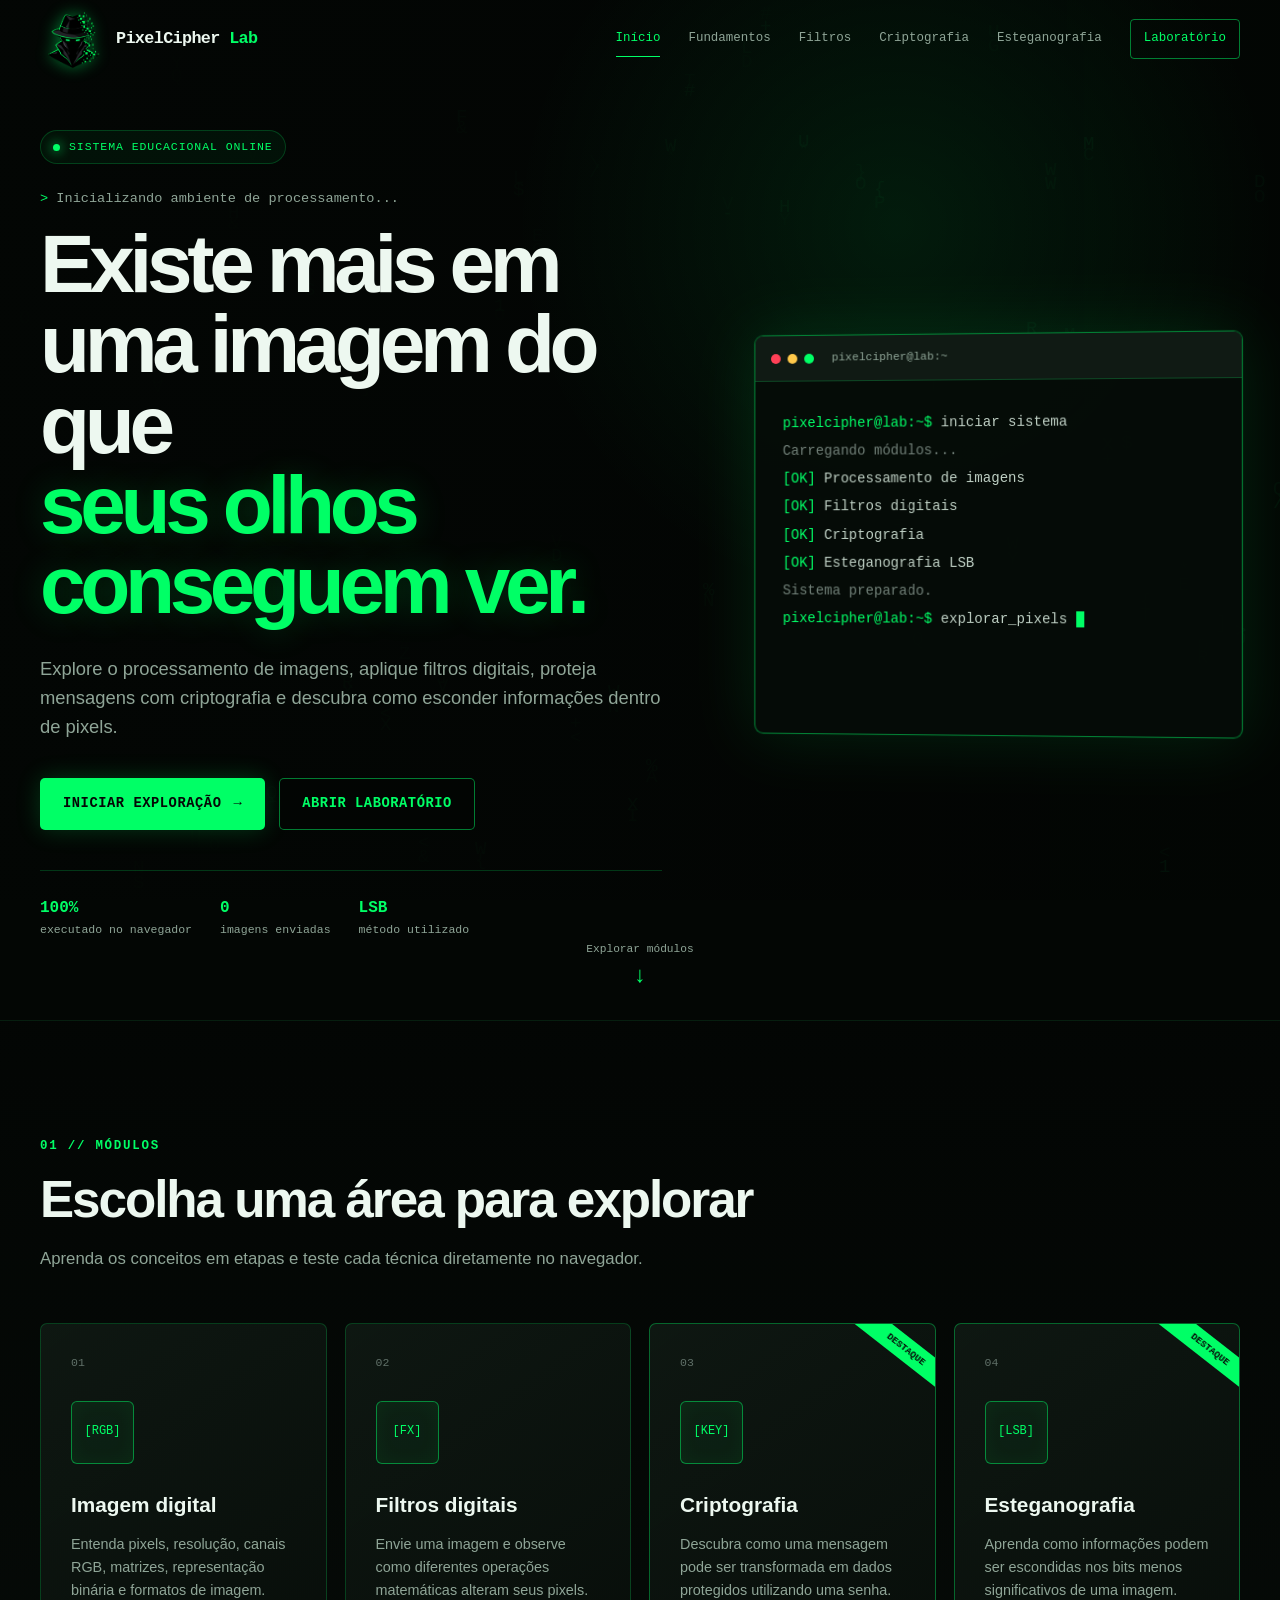
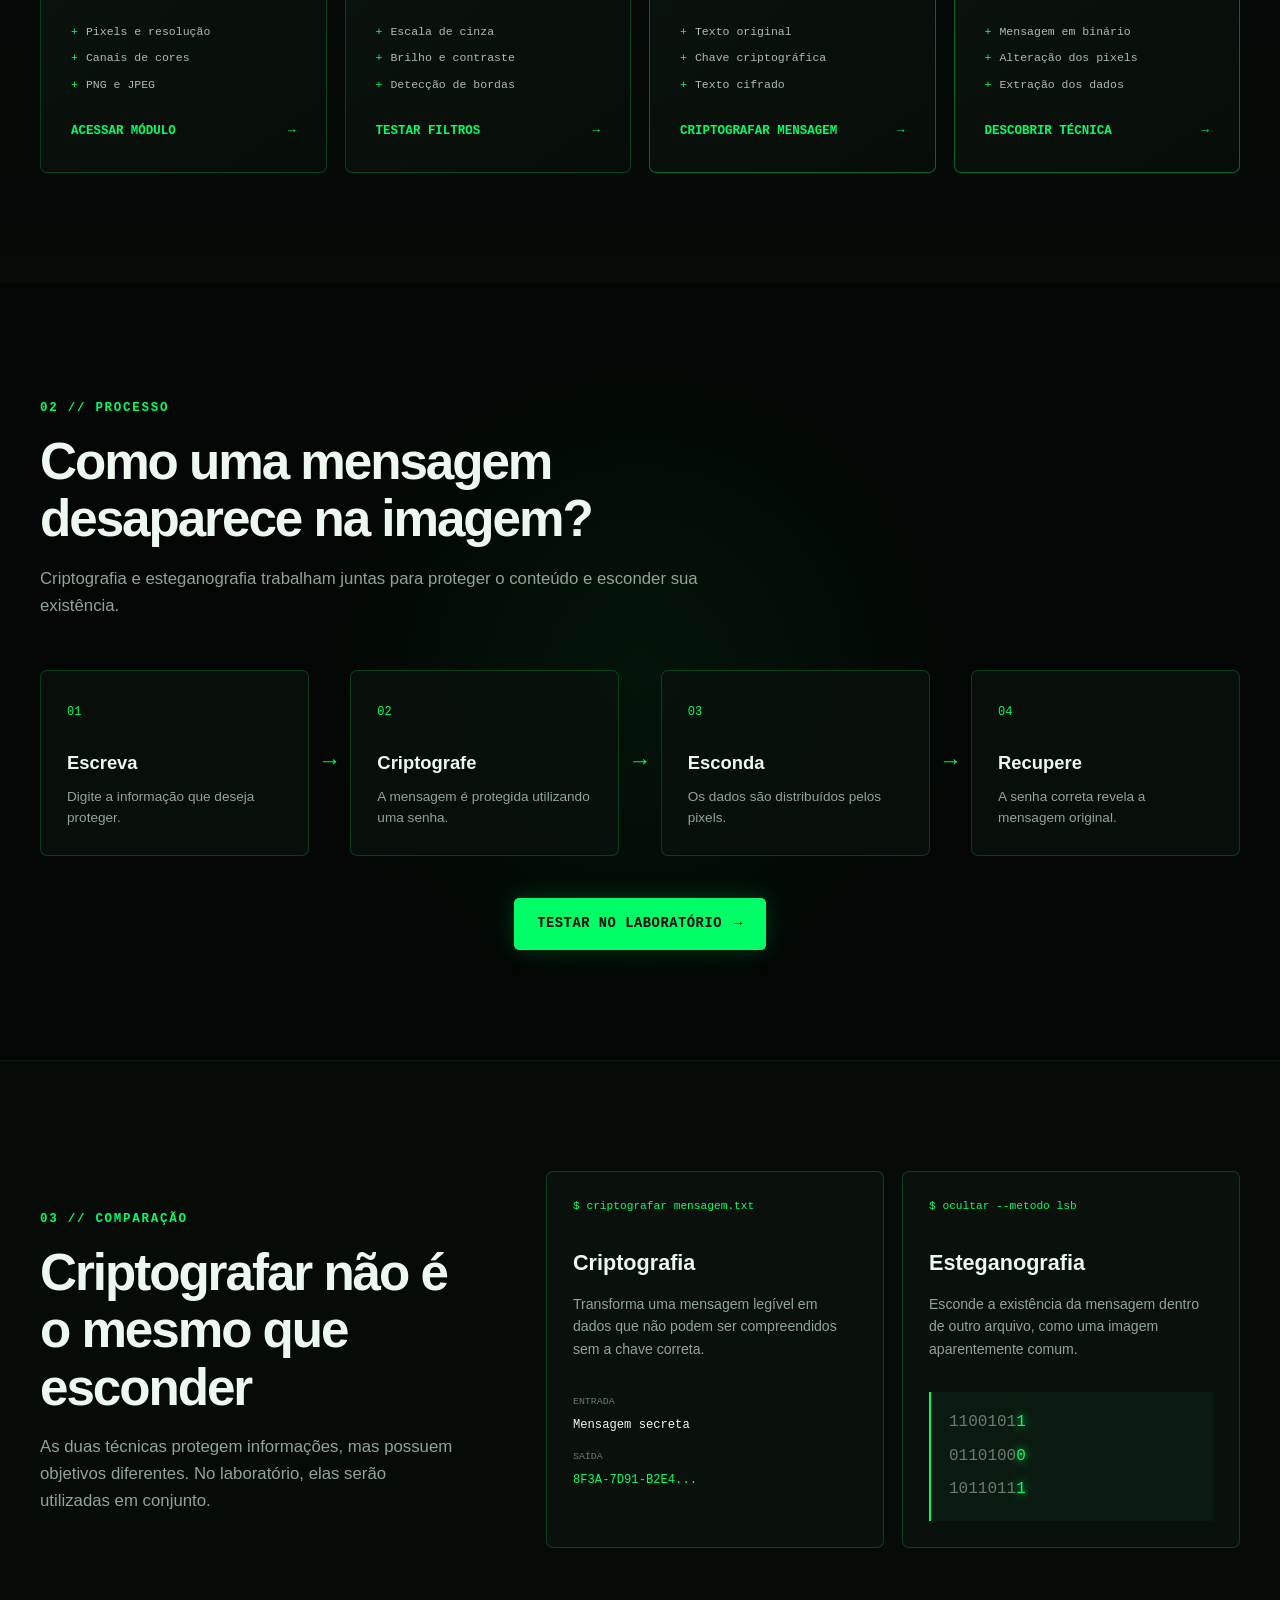
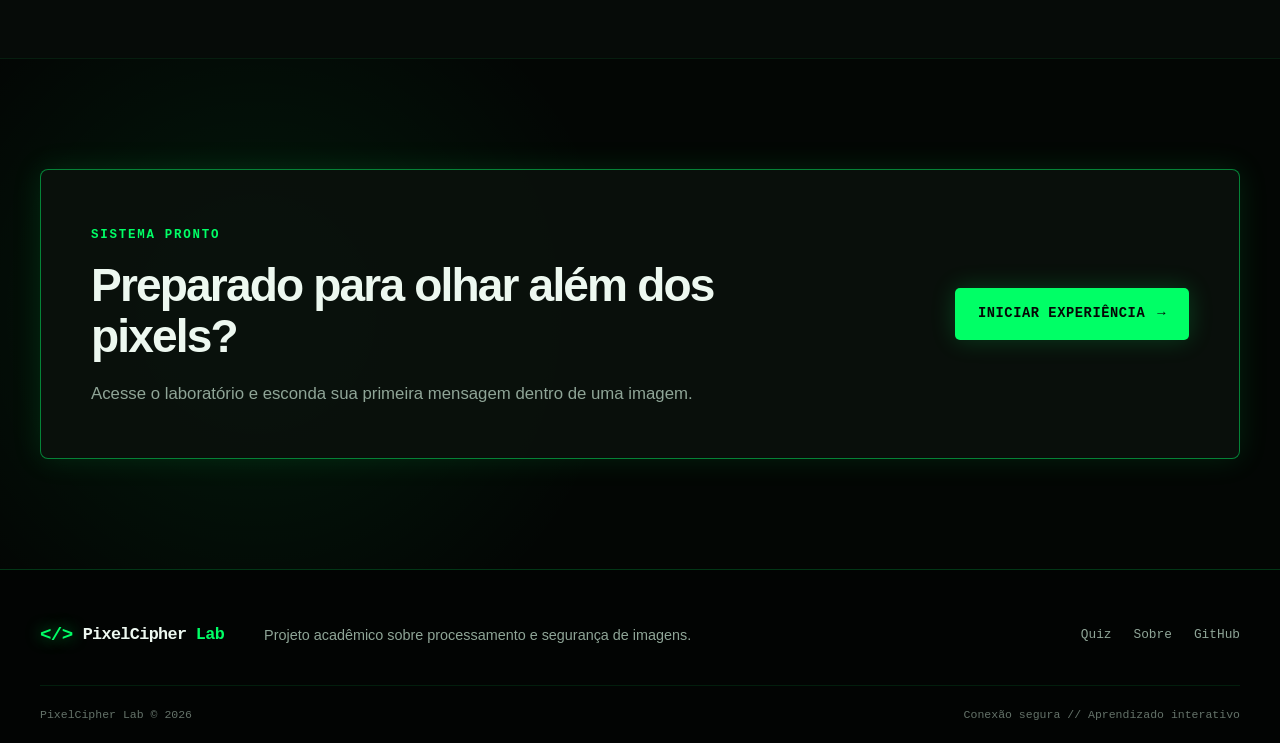
==== commit ecadac3d: "adiciona icon" ====
--- a/index.html
+++ b/index.html
@@ -15,6 +15,13 @@
 
     <title>PixelCipher Lab</title>
 
+    <link
+    rel="icon"
+    type="image/png"
+    sizes="512x512"
+    href="assets/icons/favicon2.png"
+>
+
     <link rel="stylesheet" href="css/global.css">
     <link rel="stylesheet" href="css/home.css">
 
@@ -32,7 +39,11 @@
     <header class="header">
         <div class="container header-content">
             <a href="index.html" class="logo">
-                <span class="logo-symbol">&lt;/&gt;</span>
+                <img
+    src="assets/icons/agente-cipher.png"
+    alt="Agente Cipher"
+    class="logo-image"
+>
 
                 <span class="logo-text">
                     PixelCipher
--- a/css/global.css
+++ b/css/global.css
@@ -435,4 +435,11 @@
         animation-iteration-count: 1 !important;
         transition-duration: 0.01ms !important;
     }
+}
+
+.logo-image {
+    width: 66px;
+    height: 66px;
+    object-fit: contain;
+    filter: drop-shadow(0 0 8px rgba(0, 255, 102, 0.45));
 }
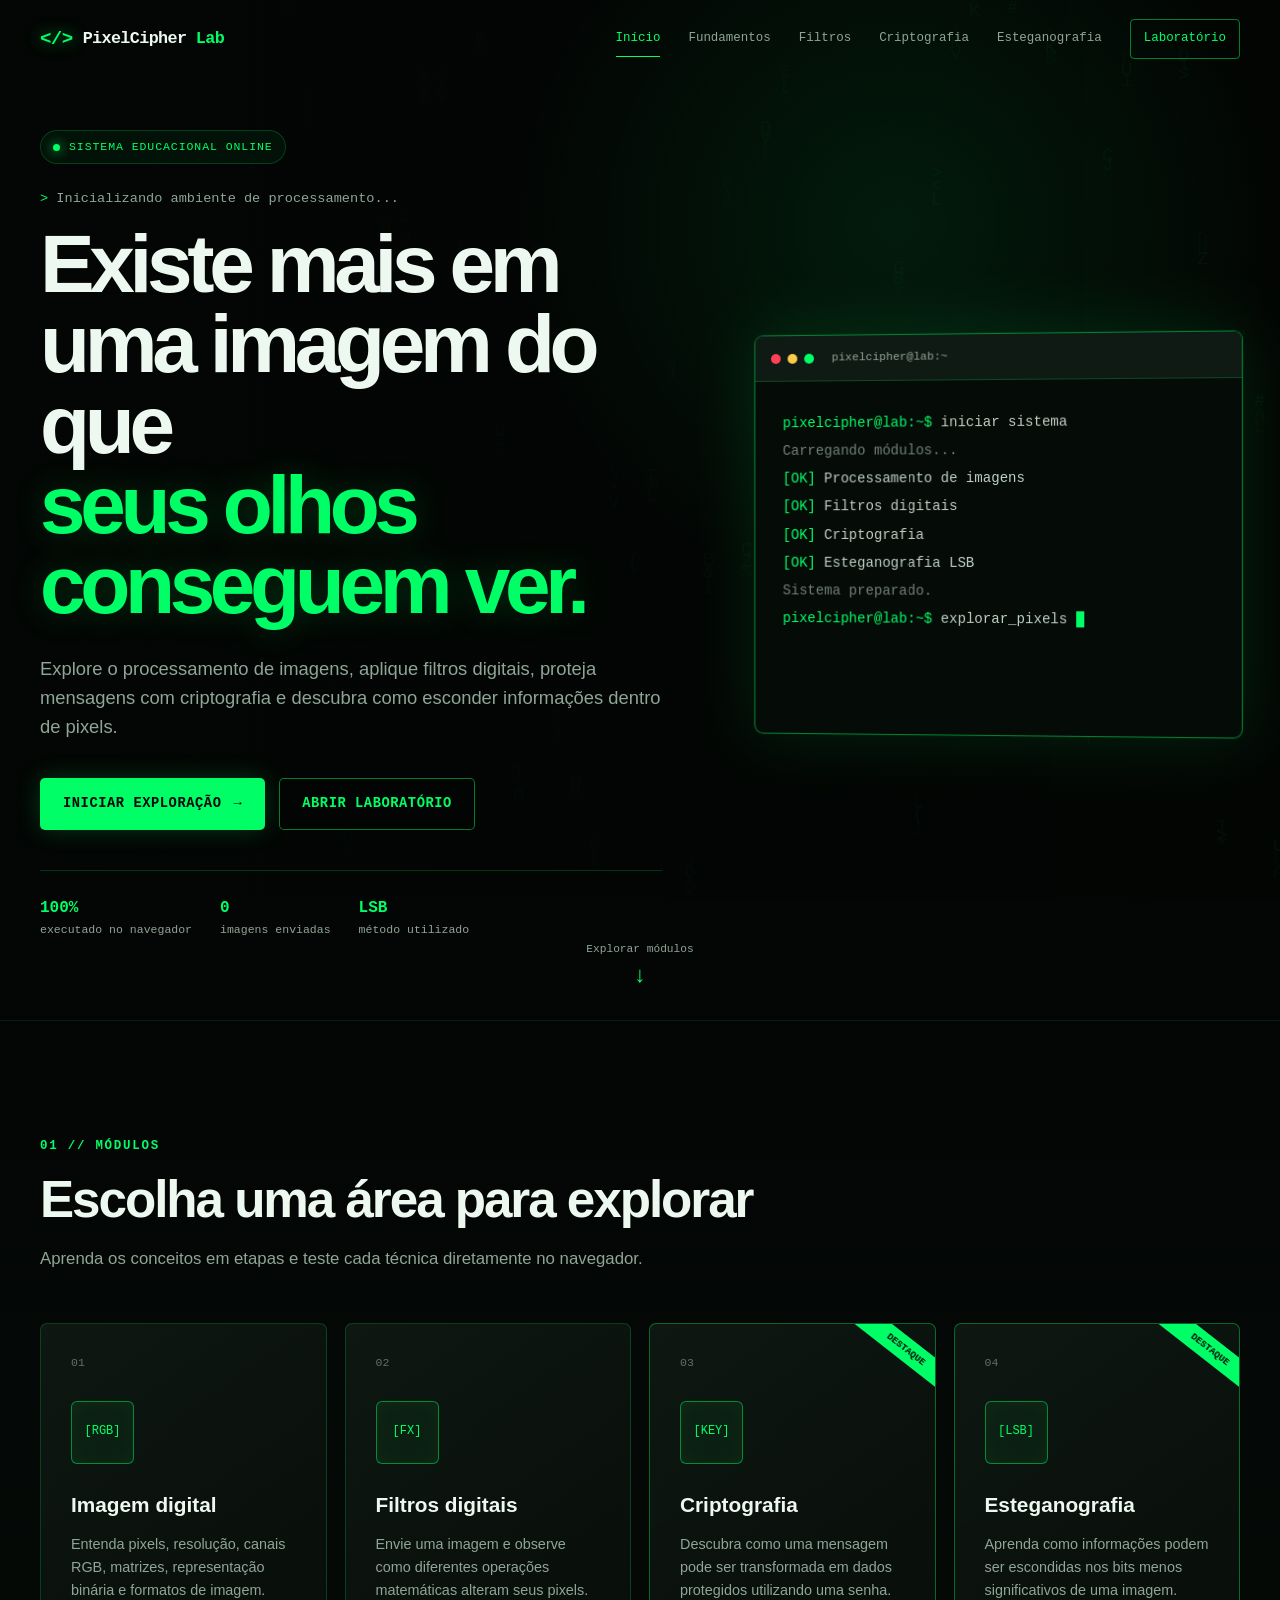
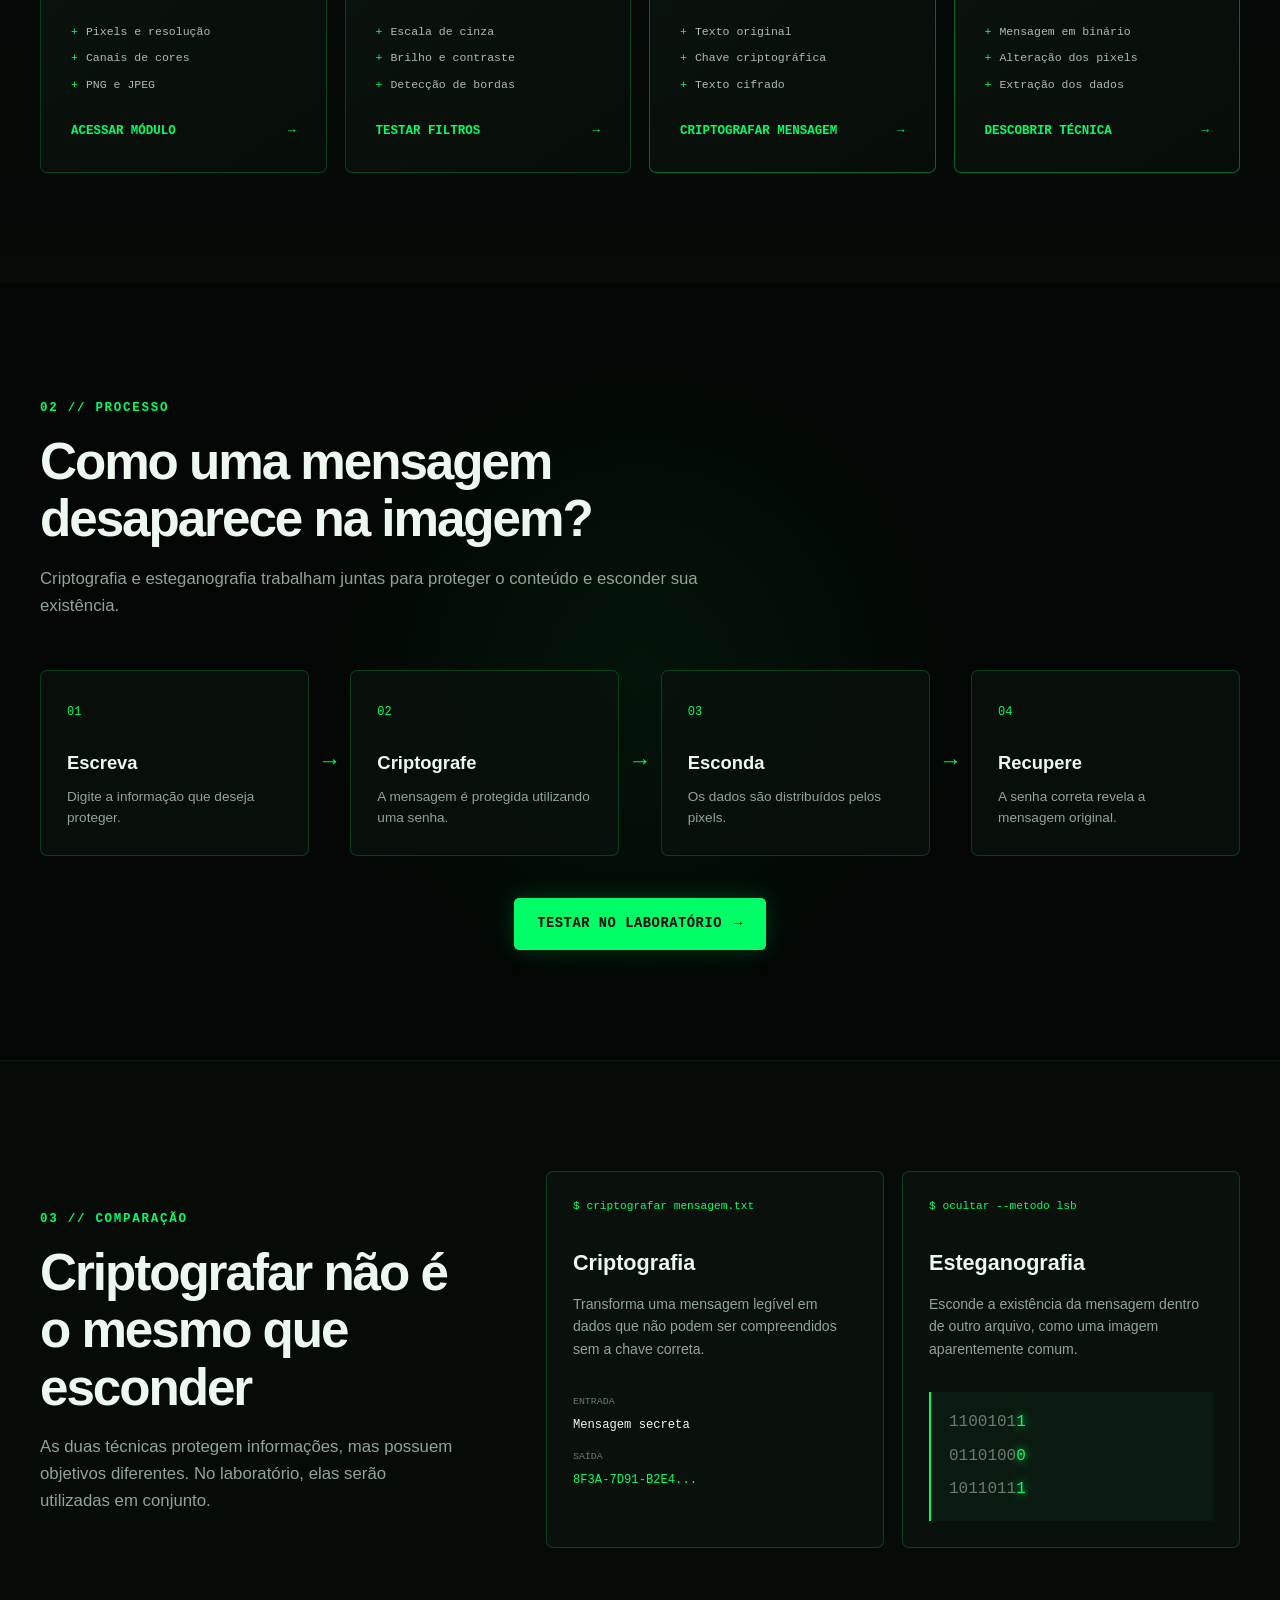
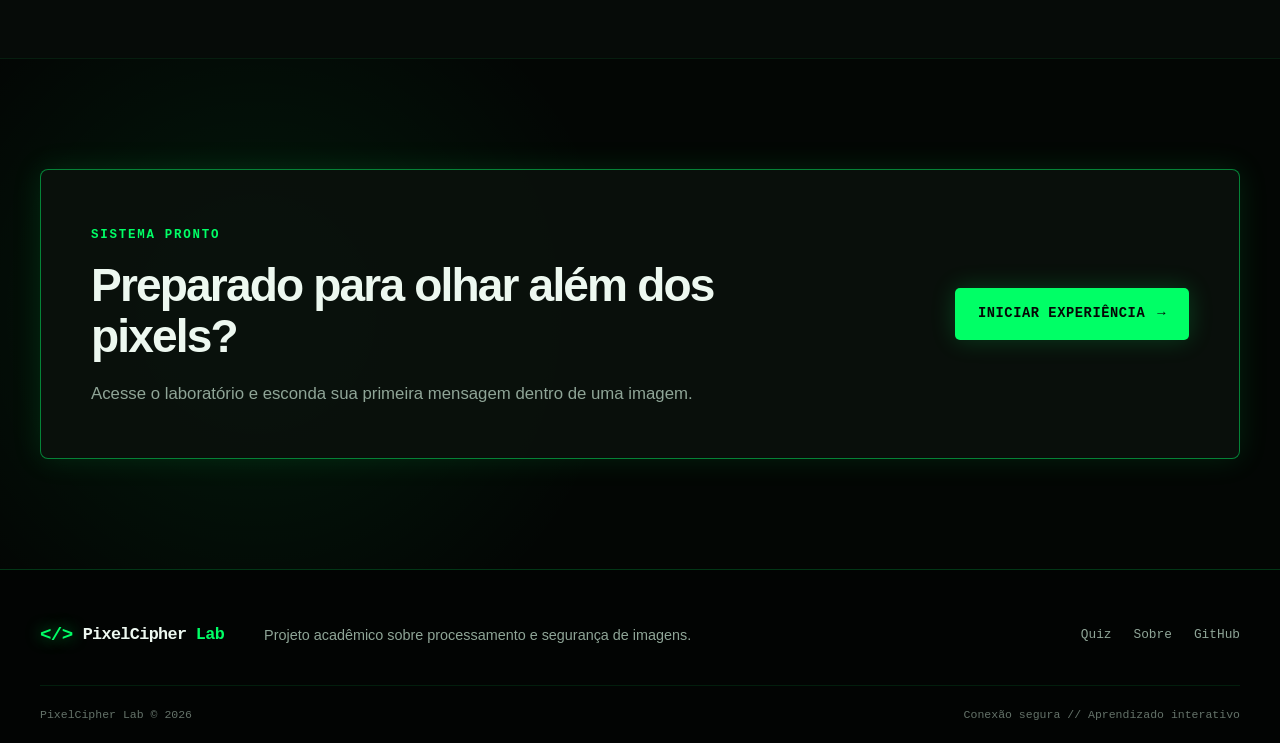
==== commit 9cc5b8a6: "ajustes e pagina fundamentos" ====
--- a/index.html
+++ b/index.html
@@ -15,13 +15,8 @@
 
     <title>PixelCipher Lab</title>
 
-    <link
-    rel="icon"
-    type="image/png"
-    sizes="512x512"
-    href="assets/icons/favicon2.png"
->
-
+    <link rel="icon" type="image/png" href="assets/icons/favicon.png">
+    
     <link rel="stylesheet" href="css/global.css">
     <link rel="stylesheet" href="css/home.css">
 
@@ -39,11 +34,7 @@
     <header class="header">
         <div class="container header-content">
             <a href="index.html" class="logo">
-                <img
-    src="assets/icons/agente-cipher.png"
-    alt="Agente Cipher"
-    class="logo-image"
->
+                <span class="logo-symbol">&lt;/&gt;</span>
 
                 <span class="logo-text">
                     PixelCipher
--- a/css/global.css
+++ b/css/global.css
@@ -436,10 +436,3 @@
         transition-duration: 0.01ms !important;
     }
 }
-
-.logo-image {
-    width: 66px;
-    height: 66px;
-    object-fit: contain;
-    filter: drop-shadow(0 0 8px rgba(0, 255, 102, 0.45));
-}
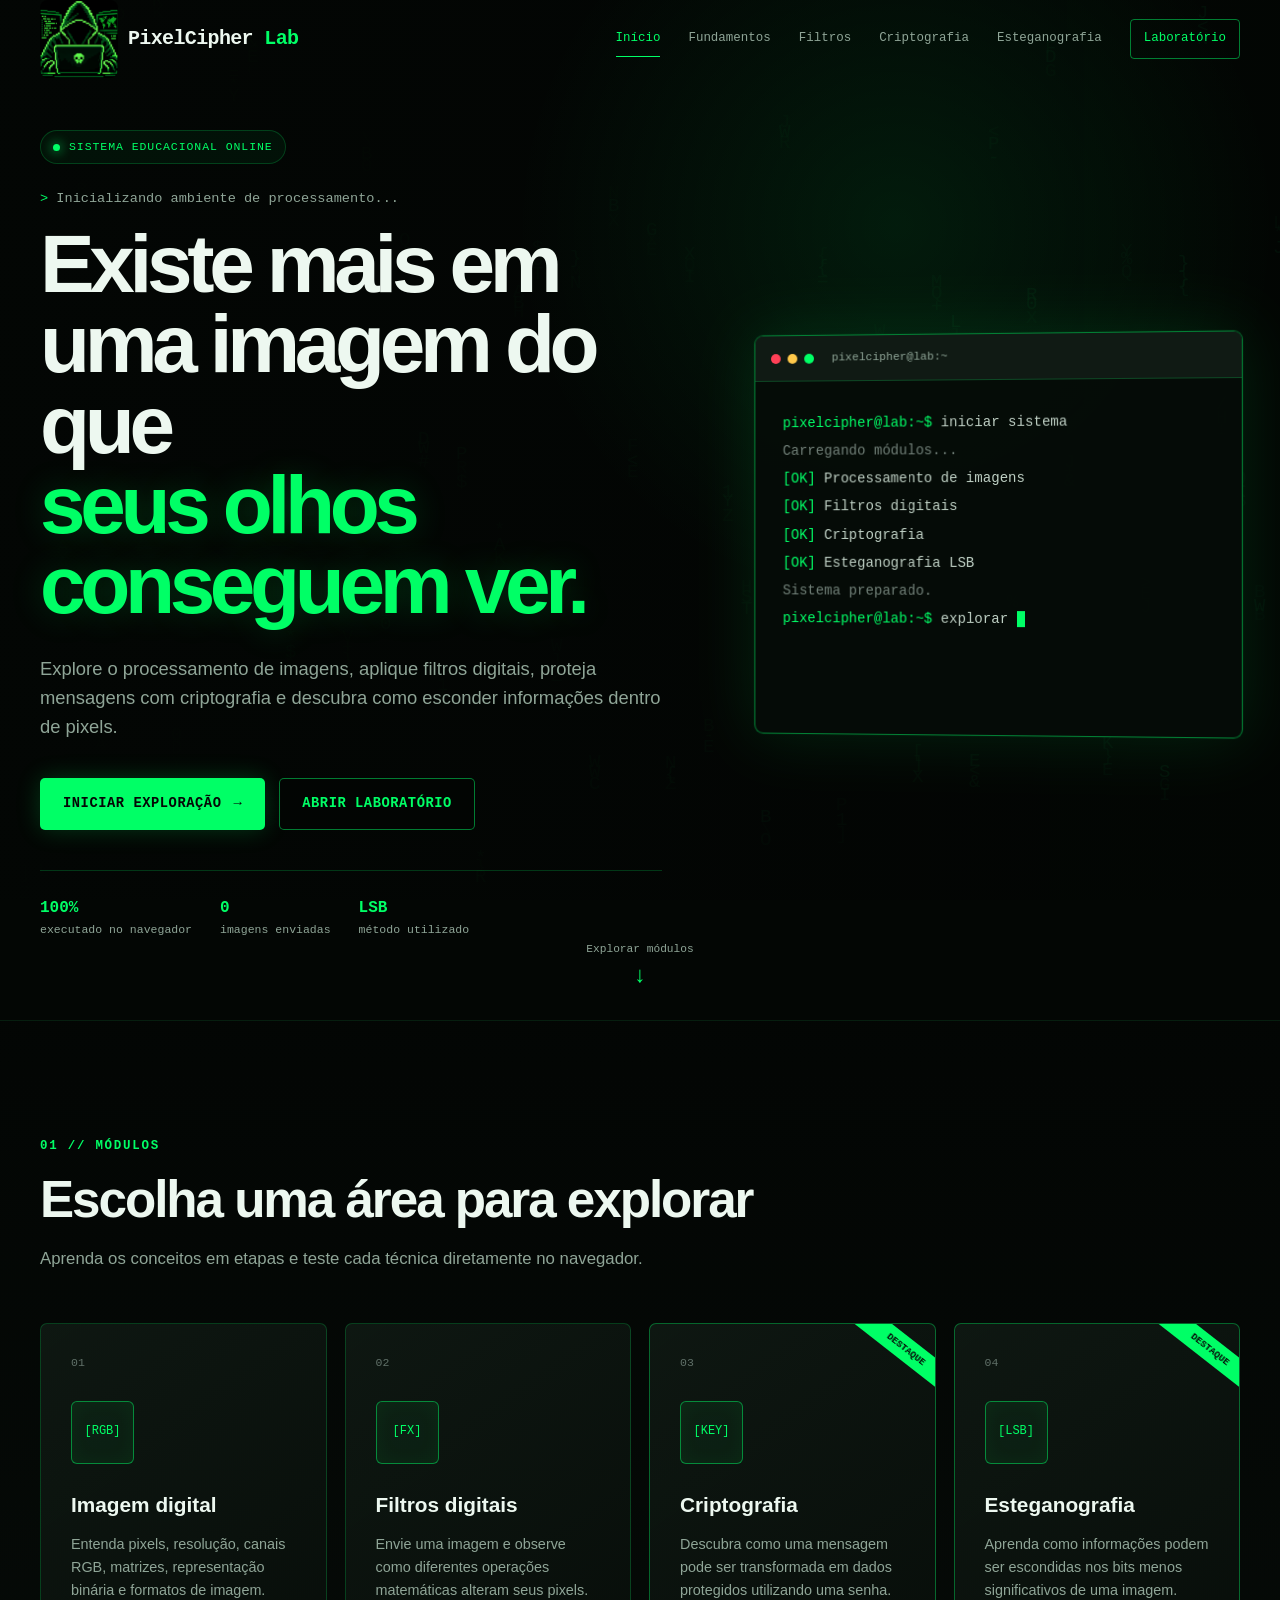
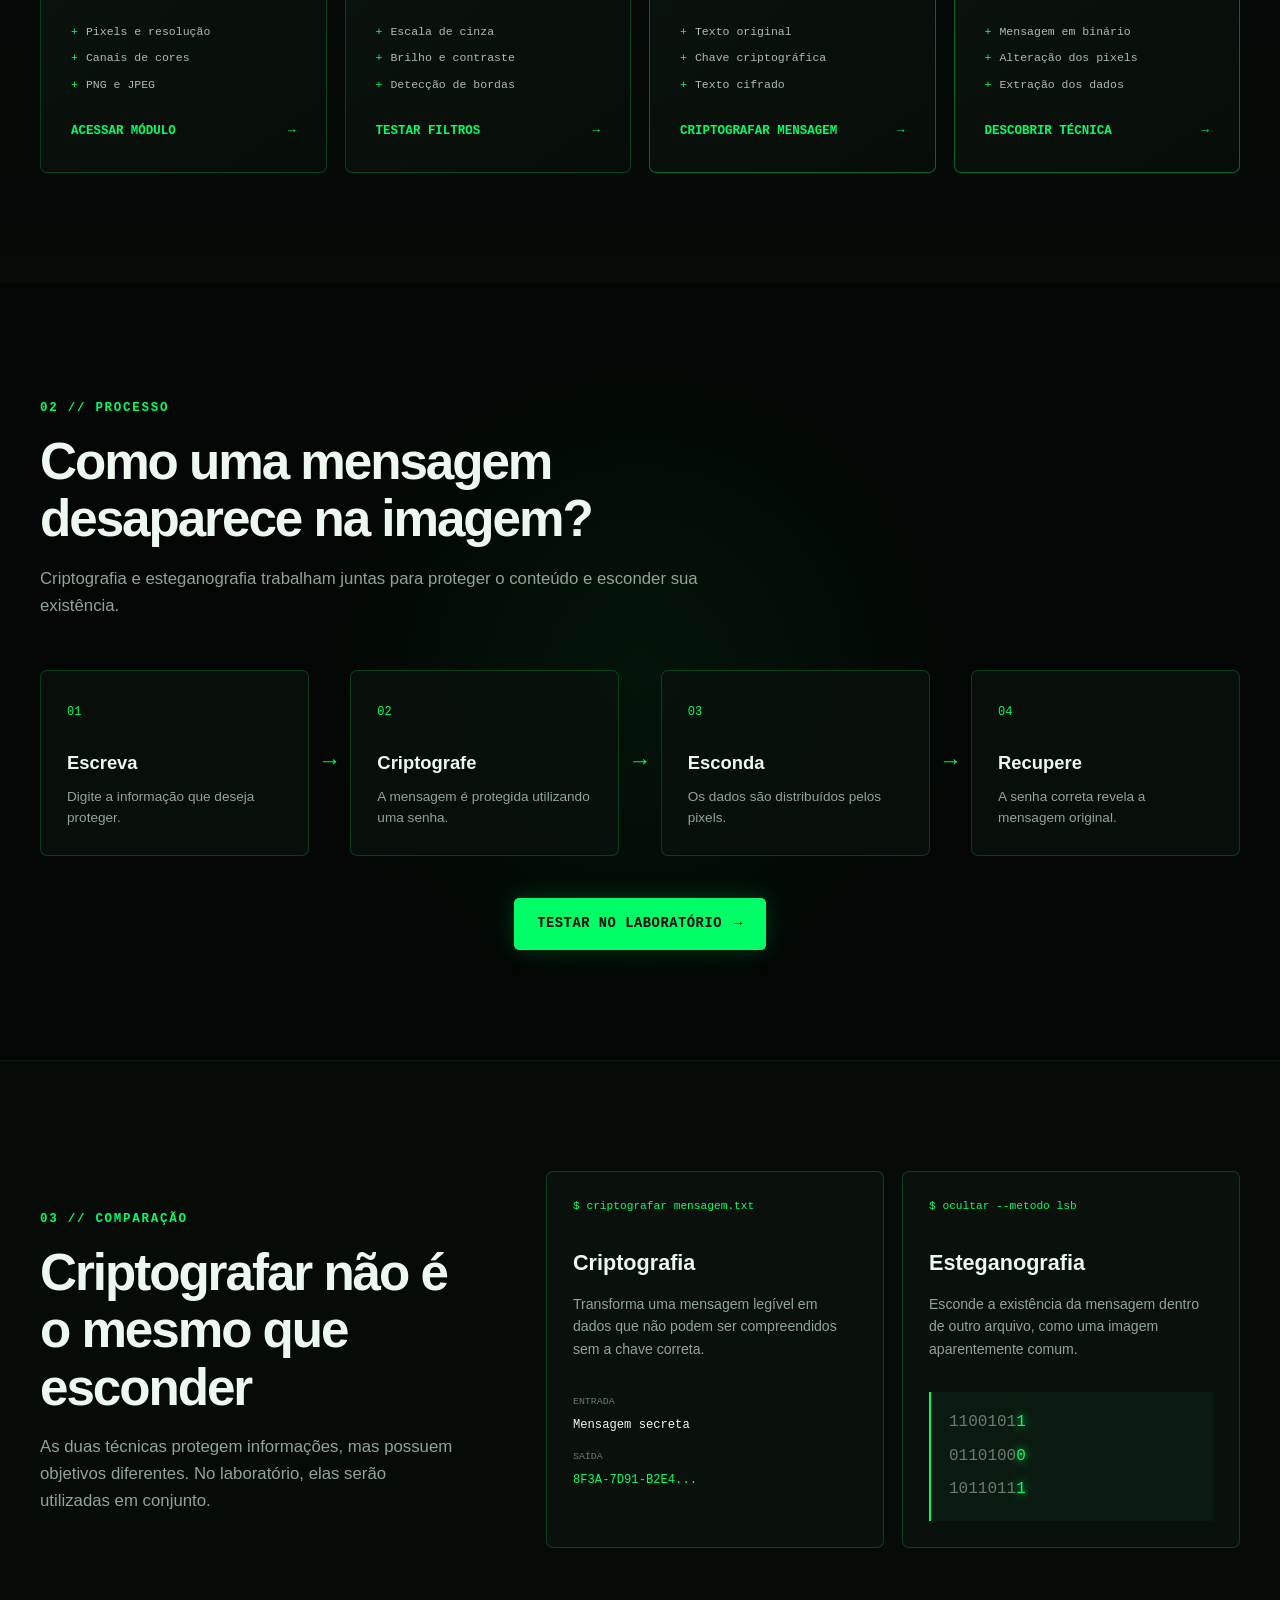
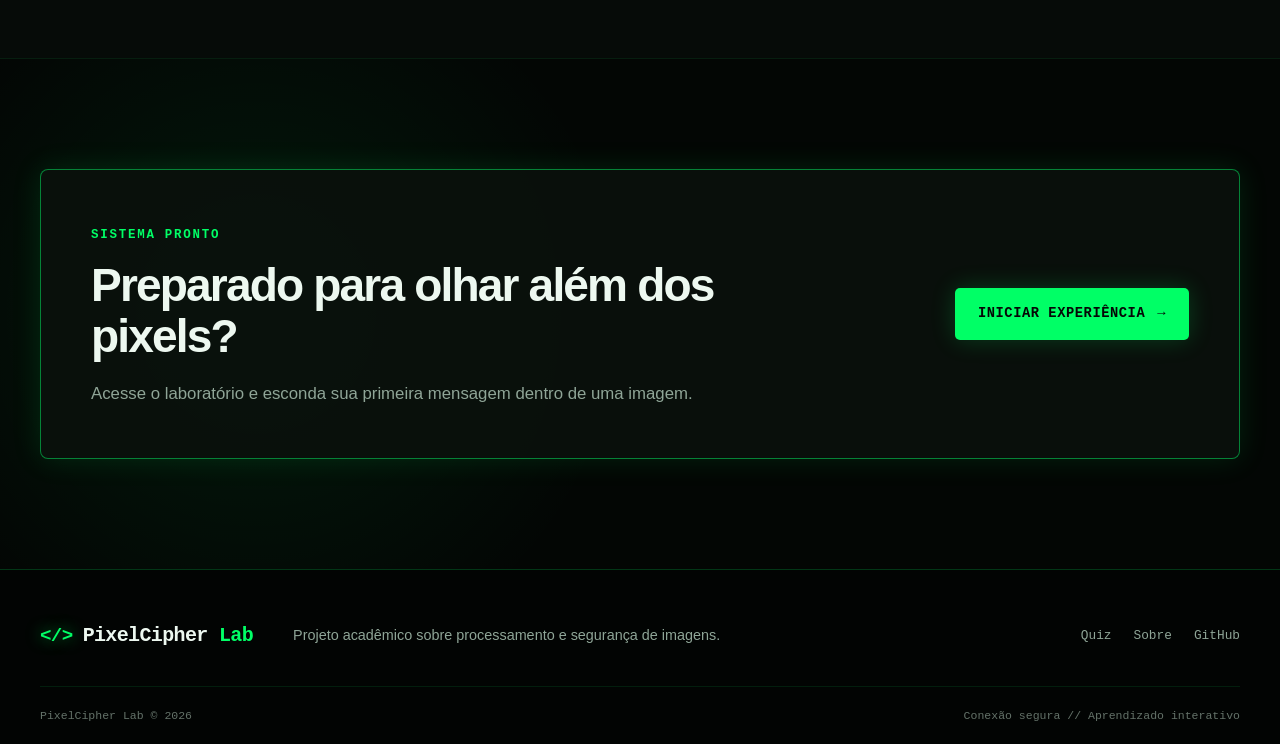
==== commit 2f91e0bc: "adiciona favicon" ====
--- a/index.html
+++ b/index.html
@@ -34,7 +34,7 @@
     <header class="header">
         <div class="container header-content">
             <a href="index.html" class="logo">
-                <span class="logo-symbol">&lt;/&gt;</span>
+                <img src="assets/icons/favicon.png" alt="Logo" class="logo-index">
 
                 <span class="logo-text">
                     PixelCipher
--- a/css/global.css
+++ b/css/global.css
@@ -216,7 +216,7 @@
 }
 
 .logo-text {
-    font-size: 1.05rem;
+    font-size: 1.25rem;
 }
 
 .logo-text strong {
@@ -436,3 +436,87 @@
         transition-duration: 0.01ms !important;
     }
 }
+
+/* ==================================
+   IMG Logo
+================================== */
+
+.logo-index {
+    width: 78px;
+    height: 78px;
+    display: block;
+    object-fit: cover;
+    border-radius: 8px;
+}
+
+/* ==================================
+   CORREÇÃO DO MENU EM Mobile
+================================== */
+
+@media (max-width: 960px) {
+    .navigation {
+        position: fixed;
+        z-index: 999;
+        top: 78px;
+        right: 0;
+        bottom: 0;
+        left: 0;
+
+        width: 100%;
+        height: calc(100vh - 78px);
+        padding: 28px 20px;
+
+        display: flex;
+        flex-direction: column;
+        align-items: stretch;
+        justify-content: flex-start;
+        gap: 6px;
+
+        overflow-y: auto;
+
+        border: 0;
+        border-top: 1px solid var(--border);
+        background: #030604;
+
+        transform: translateX(100%);
+        transition: transform 220ms ease;
+    }
+
+    .navigation.open {
+        transform: translateX(0);
+    }
+
+    .nav-link {
+        width: 100%;
+        padding: 16px 14px;
+
+        display: block;
+
+        color: var(--text-muted);
+        border: 1px solid transparent;
+        border-bottom: 1px solid rgba(0, 255, 102, 0.12);
+
+        font-size: 0.82rem;
+        text-align: left;
+    }
+
+    .nav-link:hover,
+    .nav-link.active {
+        color: var(--primary);
+        border-color: var(--border);
+        background: rgba(0, 255, 102, 0.06);
+    }
+
+    .nav-highlight {
+        margin-top: 12px;
+        color: var(--primary);
+        border: 1px solid var(--border-strong);
+        text-align: center;
+    }
+
+    body.menu-open .header {
+        border-bottom-color: var(--border);
+        background: #030604;
+        backdrop-filter: none;
+    }
+}
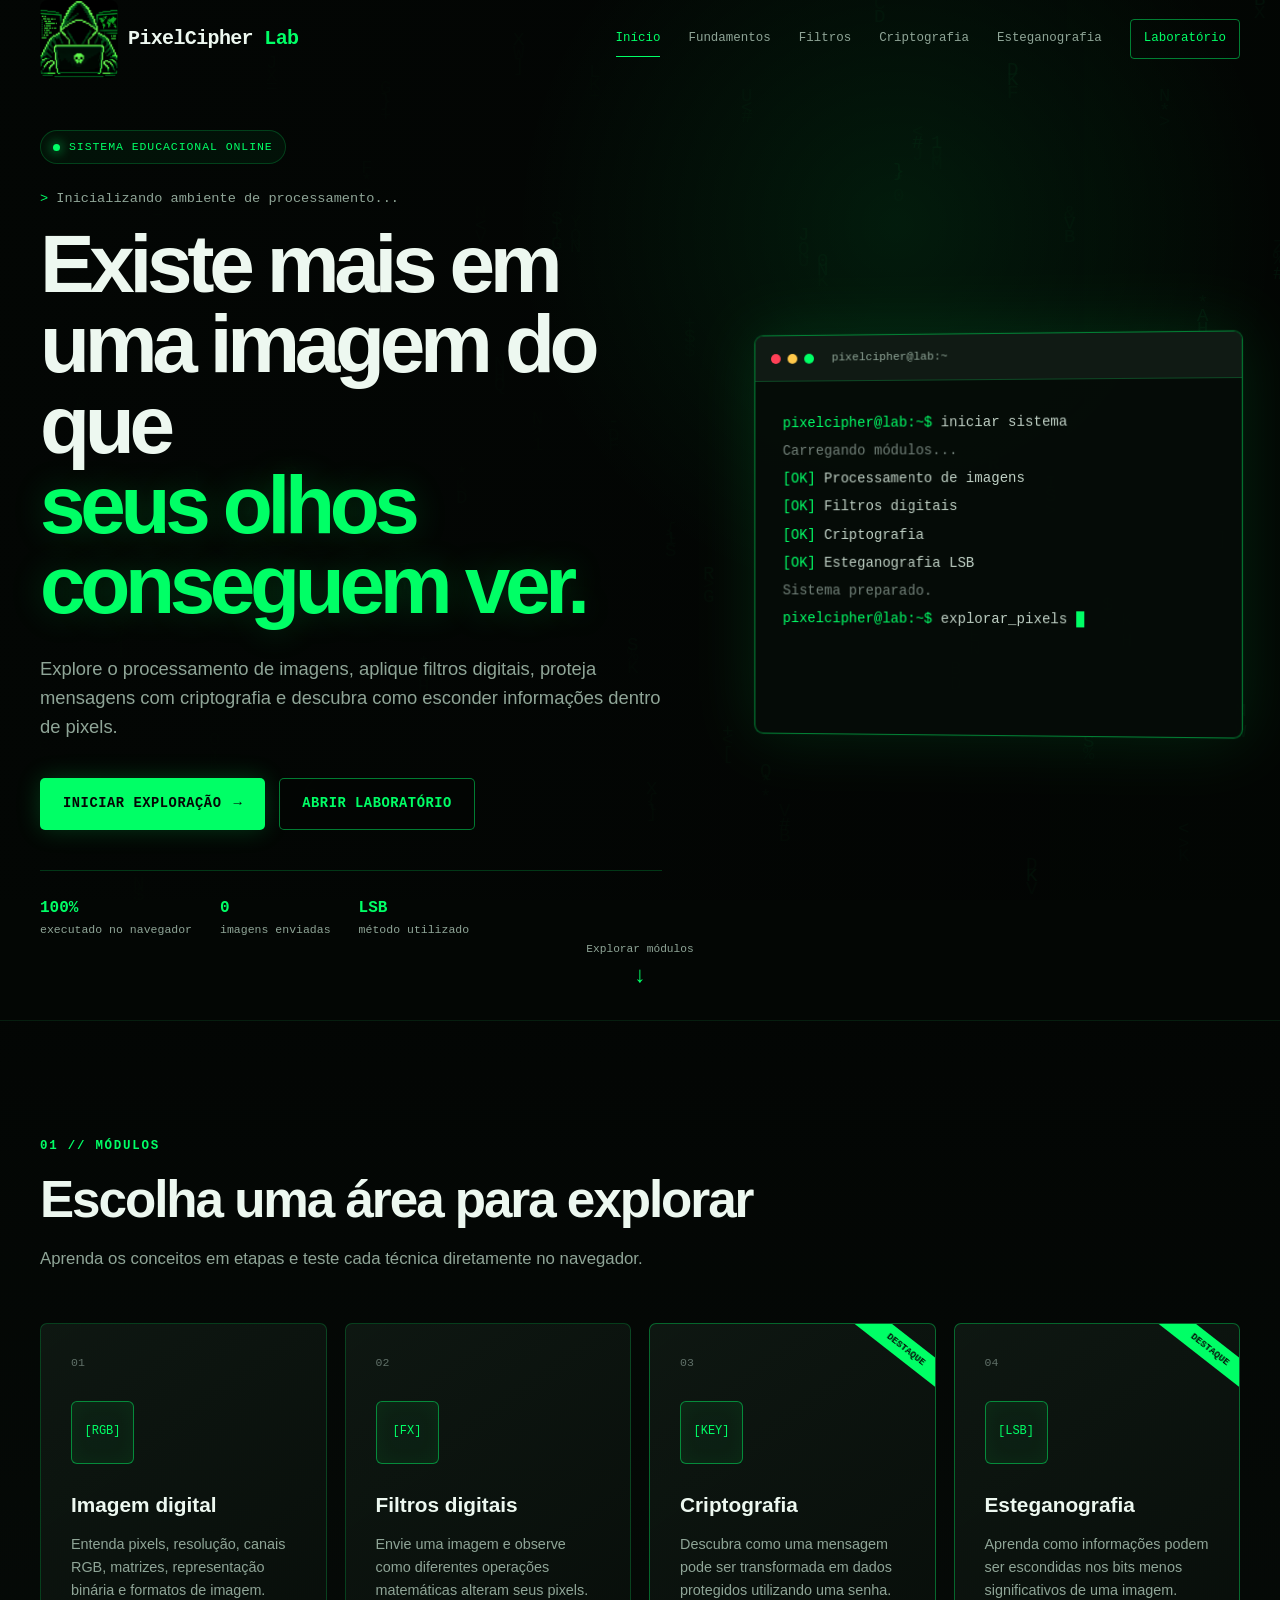
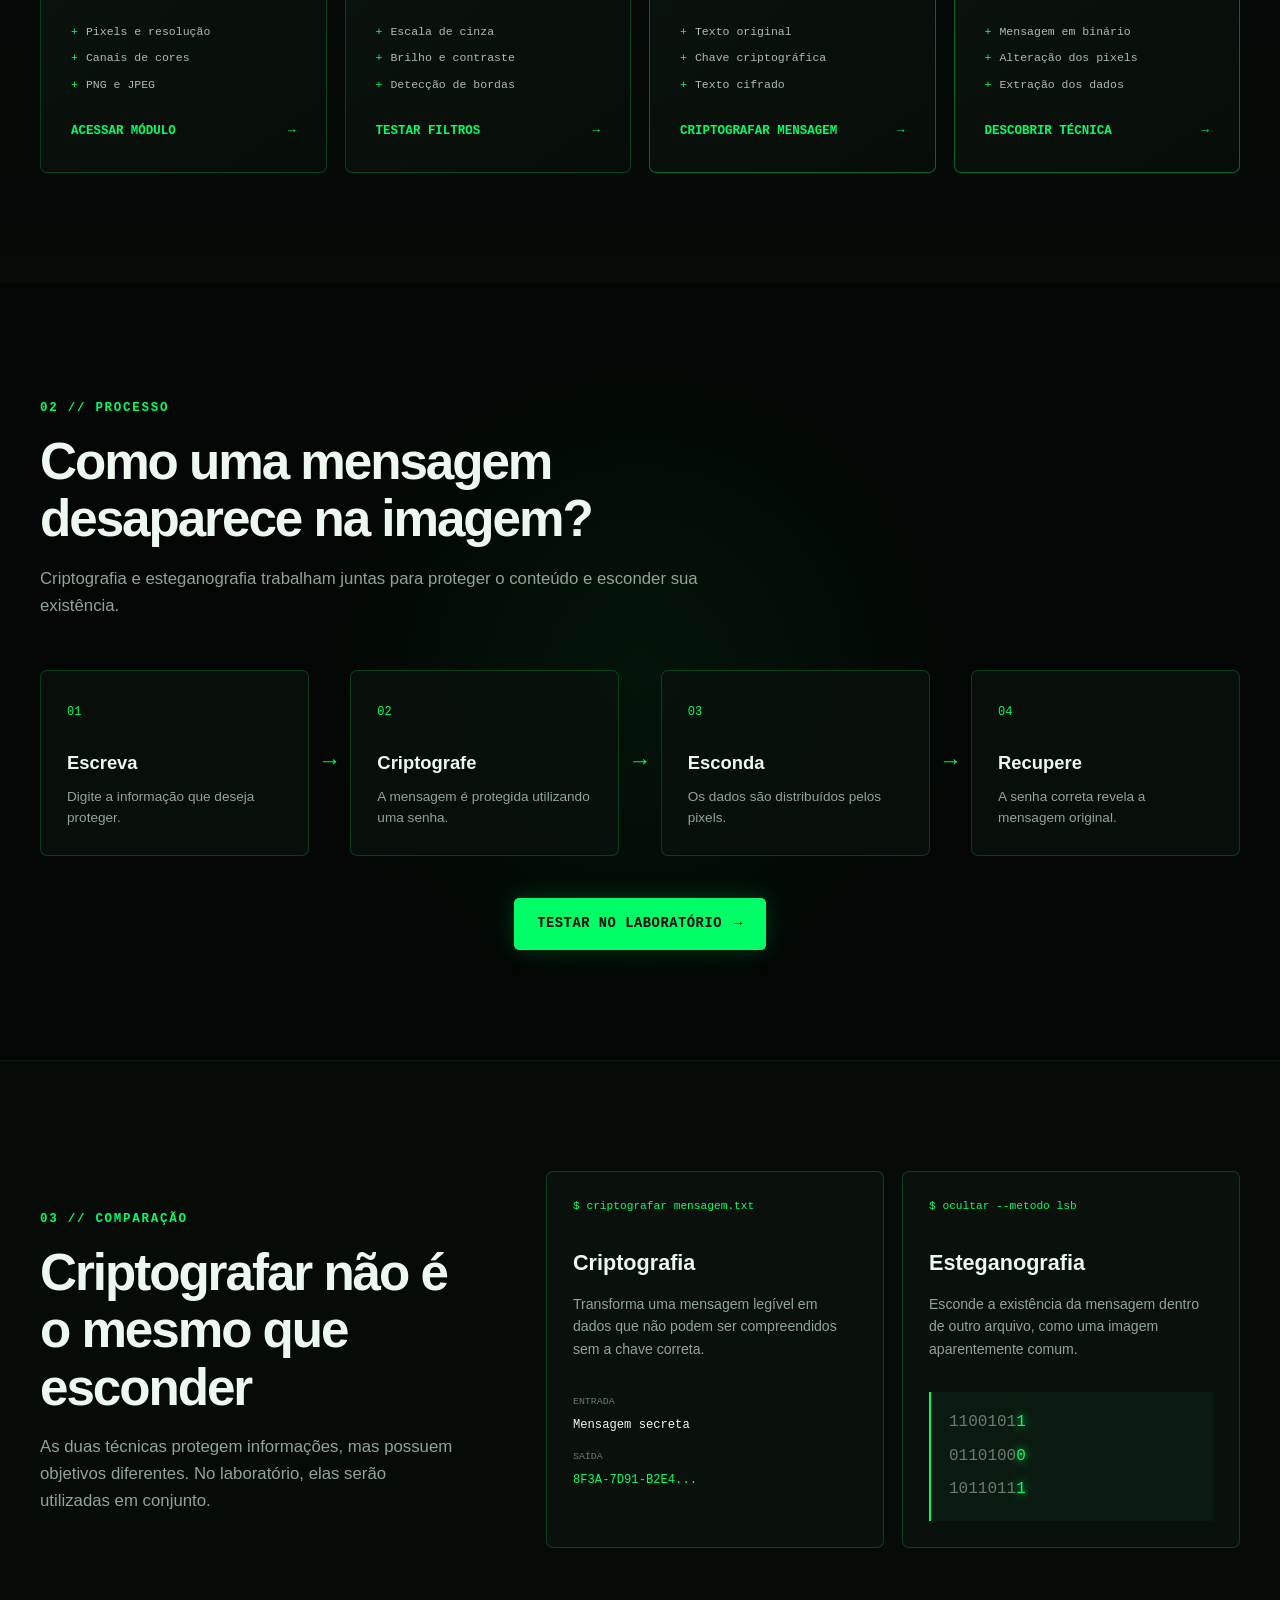
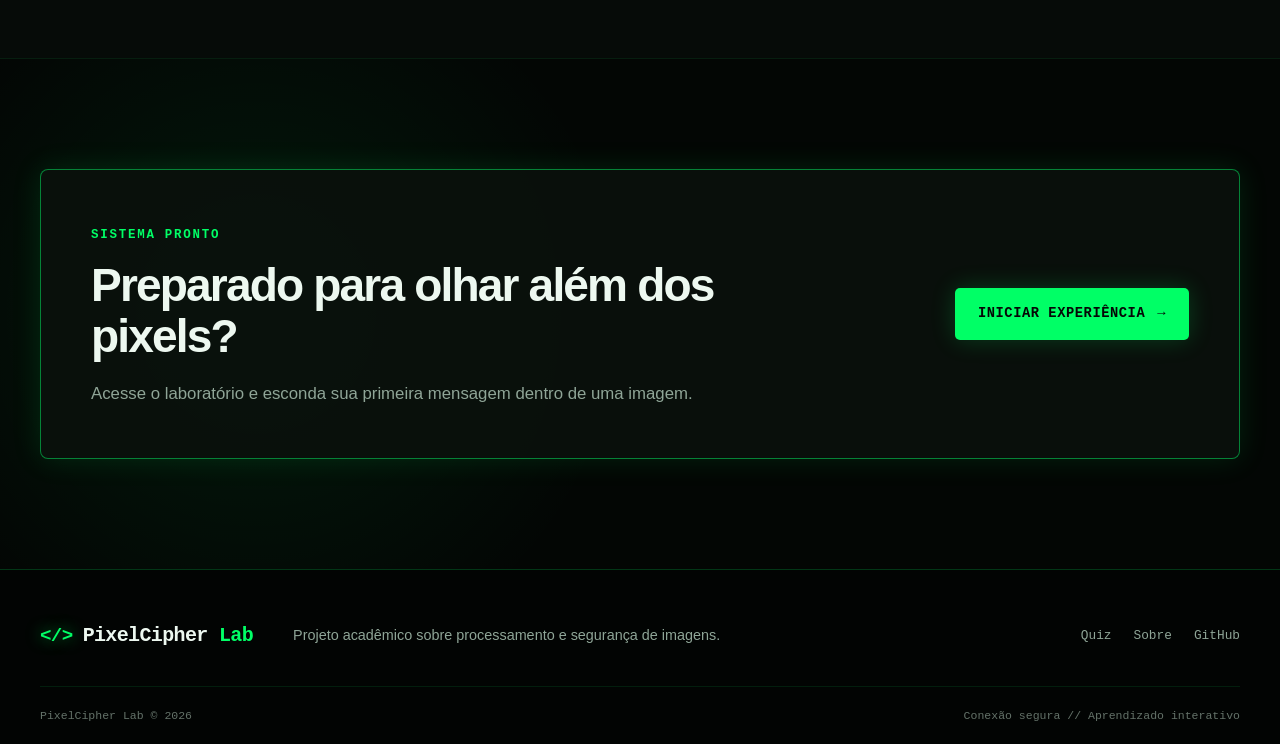
==== commit 8ab5e4ad: "adiciona verificação do google" ====
--- a/index.html
+++ b/index.html
@@ -12,6 +12,8 @@
         name="description"
         content="PixelCipher Lab: plataforma educacional interativa sobre filtragem, criptografia e esteganografia em imagens."
     >
+
+    <meta name="google-site-verification" content="YPz0RSMfnazg-RV2I5E8ZoYlTF1mcp0o2wztKBNMqgM">
 
     <title>PixelCipher Lab</title>
 
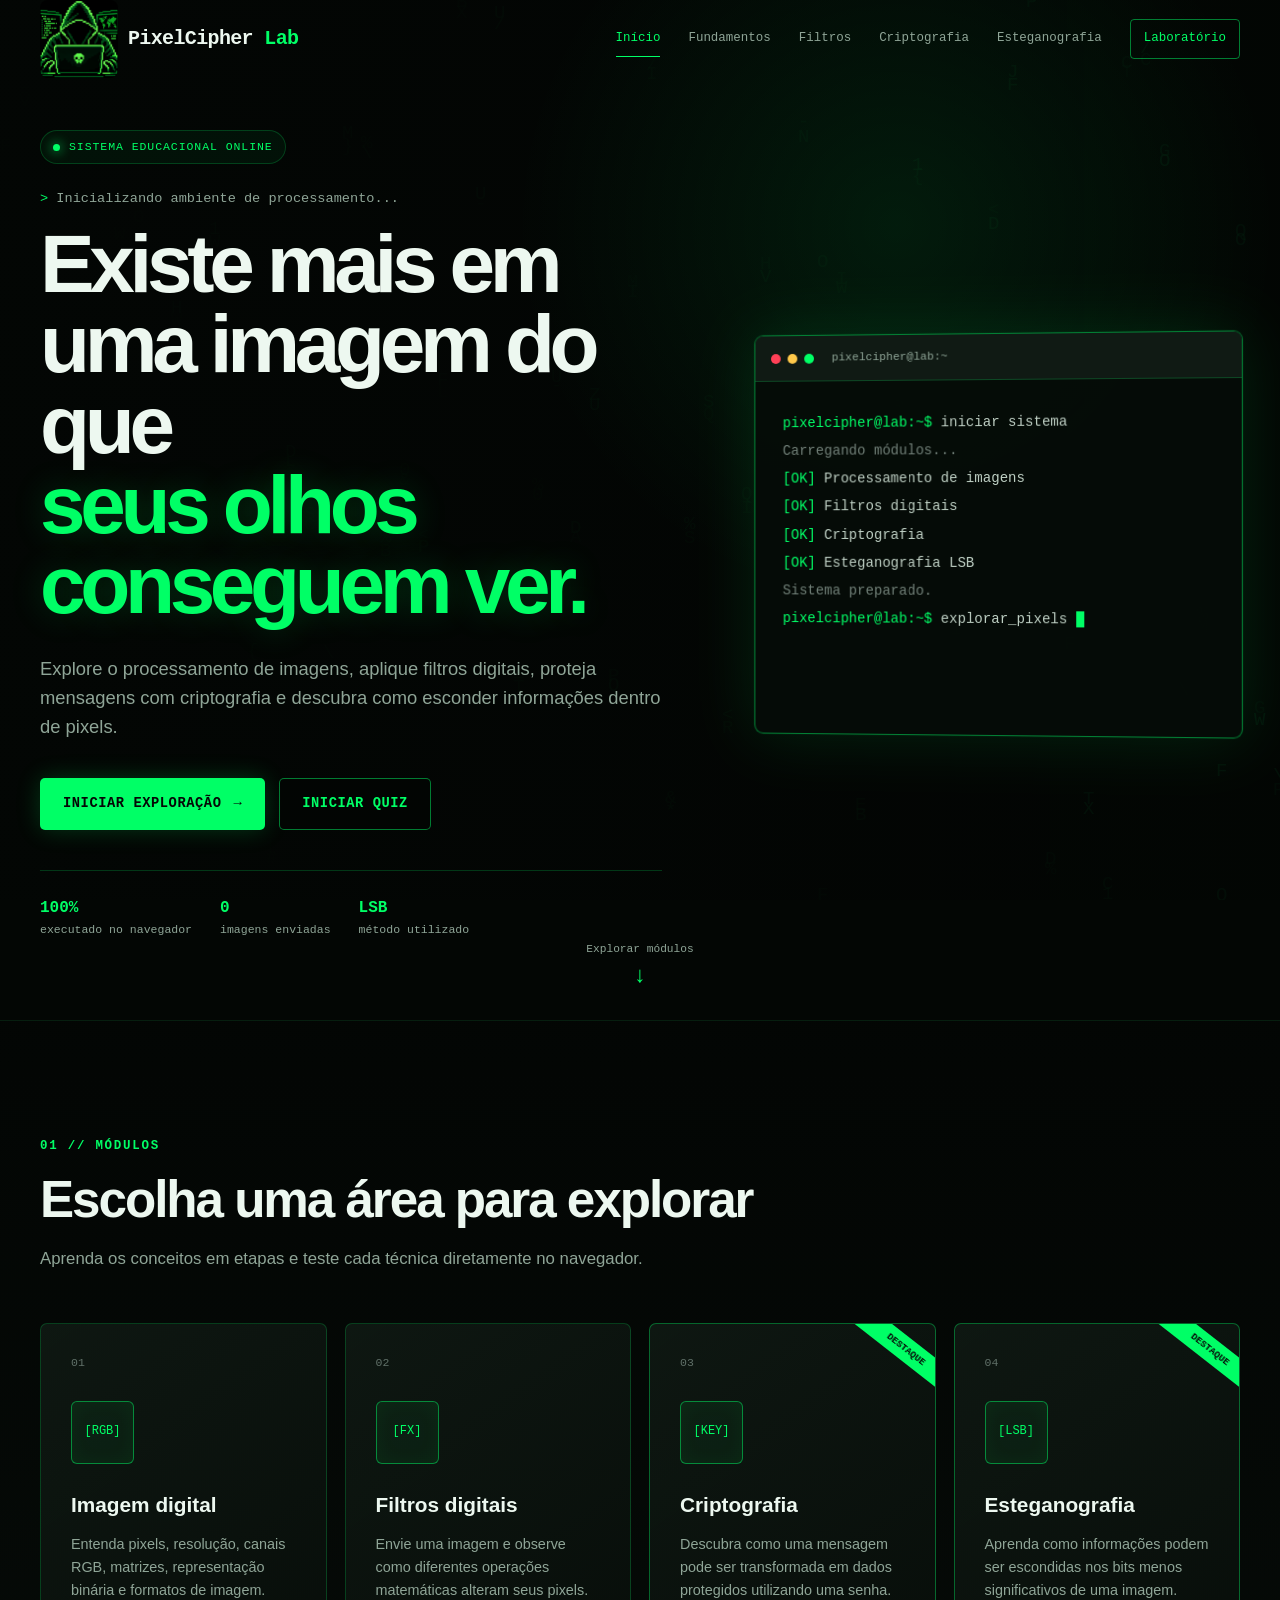
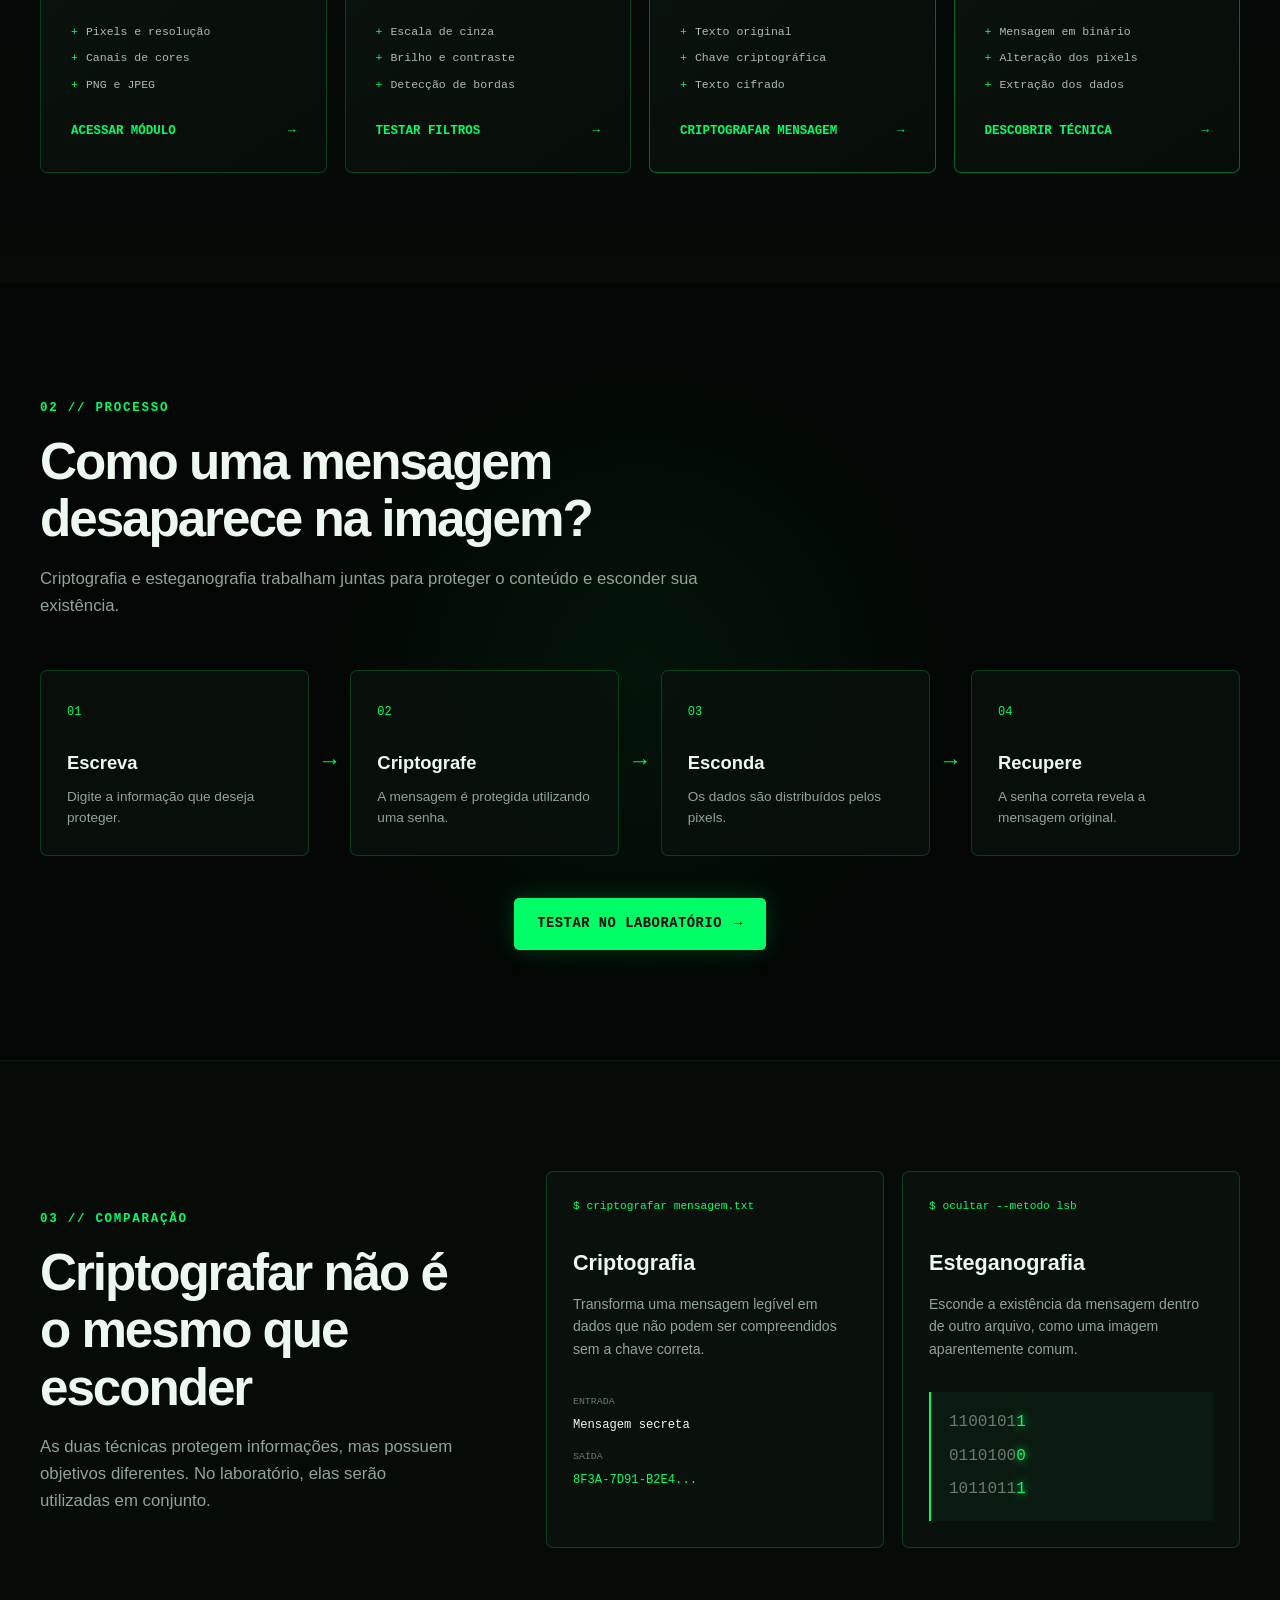
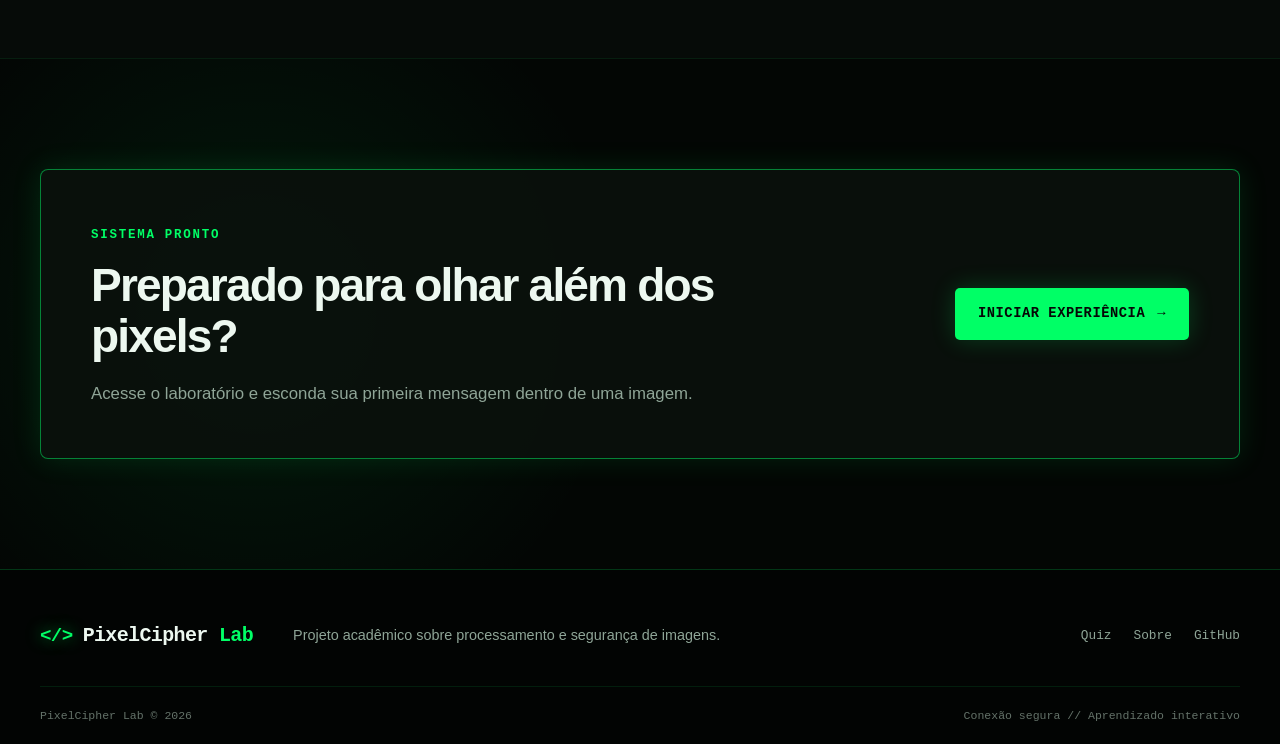
==== commit 39576407: "alteração no index , facilitando acesso ao quiz" ====
--- a/index.html
+++ b/index.html
@@ -121,10 +121,10 @@
                         </a>
 
                         <a
-                            href="pages/laboratorio.html"
+                            href="pages/quiz.html"
                             class="button button-secondary"
                         >
-                            Abrir laboratório
+                            Iniciar Quiz
                         </a>
                     </div>
 
